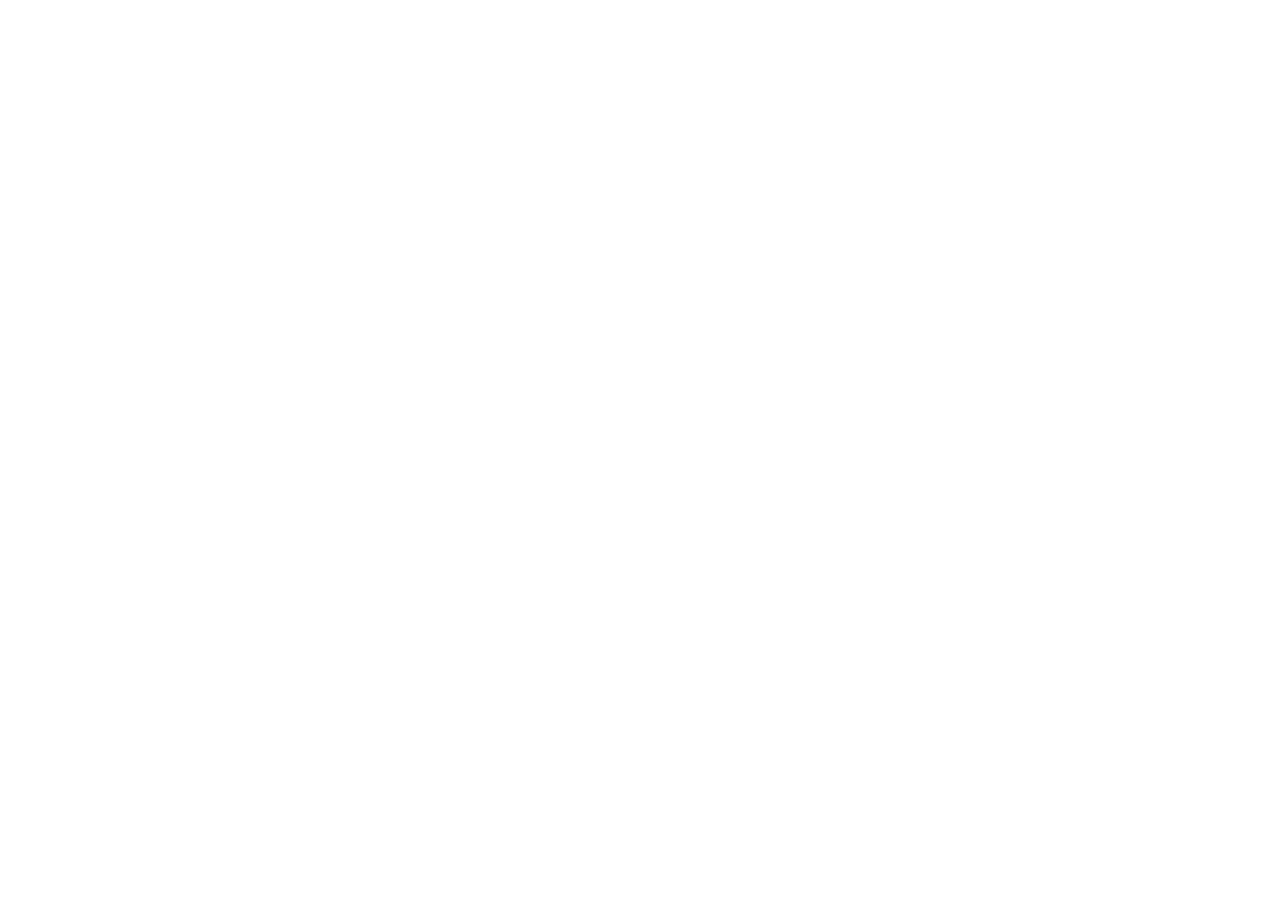
==== src/artist.html @ 5e104825 "." ====
<!DOCTYPE html>
<html lang="ru">
  <head>
    <meta charset="utf-8">
    <meta name="viewport" content="width=device-width, initial-scale=1">
    <title>layout-designer-project-lvl2 MrsDante</title>
    <link rel="stylesheet" href="styles/style.css">
  </head>
  <body>




  </body>
</html>
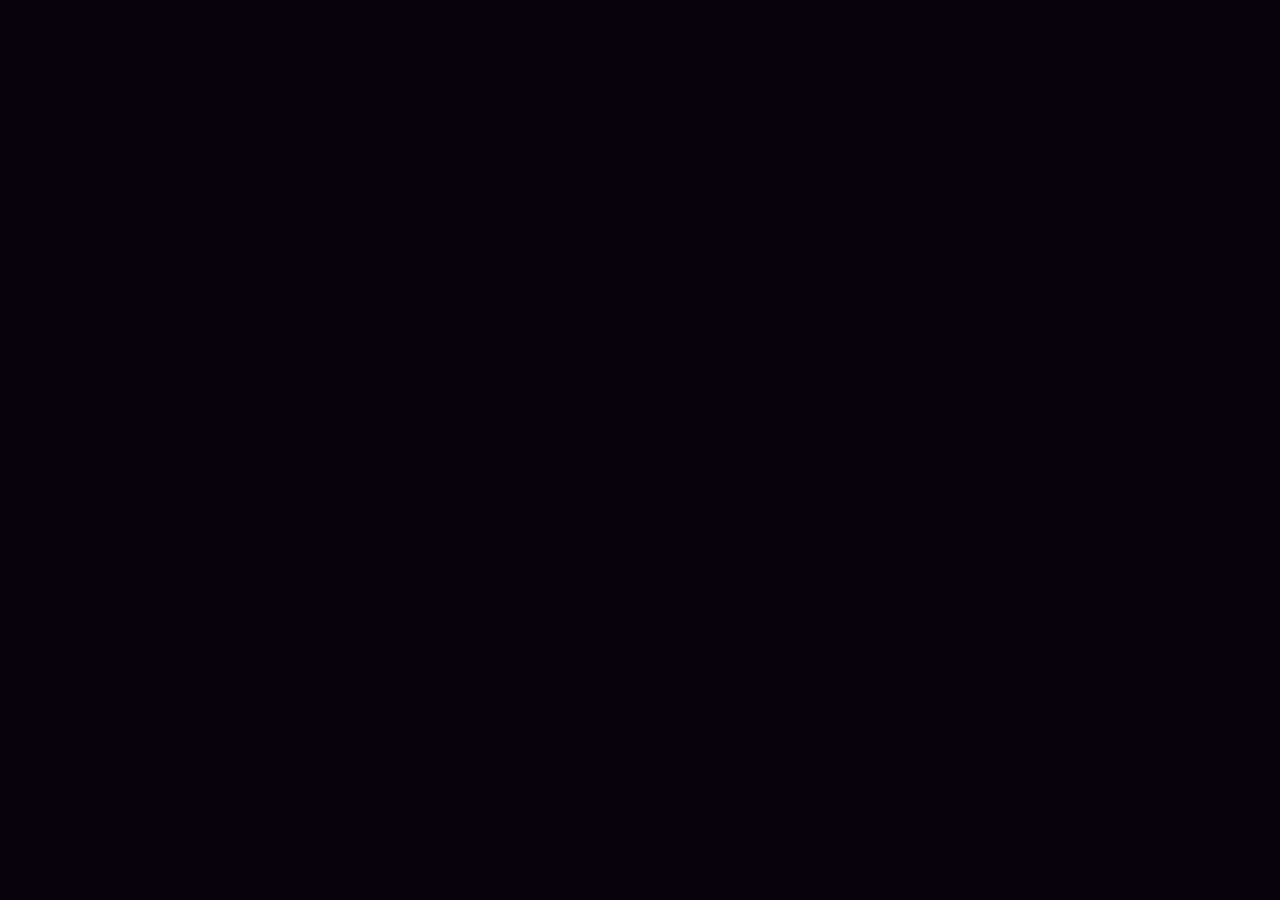
==== commit 3e9a7f49: "." ====
--- a/src/artist.html
+++ b/src/artist.html
@@ -4,7 +4,7 @@
     <meta charset="utf-8">
     <meta name="viewport" content="width=device-width, initial-scale=1">
     <title>layout-designer-project-lvl2 MrsDante</title>
-    <link rel="stylesheet" href="styles/style.css">
+    <link rel="stylesheet" href="css/styles.css">
   </head>
   <body>
 
--- a/src/css/styles.css
+++ b/src/css/styles.css
@@ -0,0 +1,59 @@
+@font-face {
+    font-weight: 400;
+    font-family: "Roboto";
+    src: url("../fonts/Roboto-Regular.ttf") format("truetype");
+  }
+
+  @font-face {
+    font-weight: 500;
+    font-family: "Roboto Medium";
+    src: url("../fonts/Roboto-Medium.ttf")  format("truetype");
+  }
+  
+  @font-face {
+    font-weight: 700;
+    font-family: "Roboto Bold";
+    src: url("../fonts/Roboto-Bold.ttf")  format("truetype");
+  }
+  
+  * {
+    box-sizing: border-box;
+  }
+
+body {
+    font-family: 'Roboto', sans-serif;
+    font-size: 18px;
+    line-height: 1.5;
+    color: #cacaca;
+    background-color: #08020d;
+}
+
+h1 {
+    font-size: 60px;
+    line-height: 90px;
+    font-weight: bold;
+    text-transform: uppercase;
+}
+
+h2 {
+    font-size: 38px;
+    line-height: 57px;
+    font-weight: bold;
+    text-transform: uppercase;
+}
+
+@media (max-width: 770px) {
+    h1 {
+        font-size: 30px;
+        line-height: 45px;
+        font-weight: bold;
+        text-transform: uppercase;
+    }
+
+    h2 {
+        font-size: 18px;
+        line-height: 27px;
+        font-weight: bold;
+        text-transform: uppercase;
+    }
+}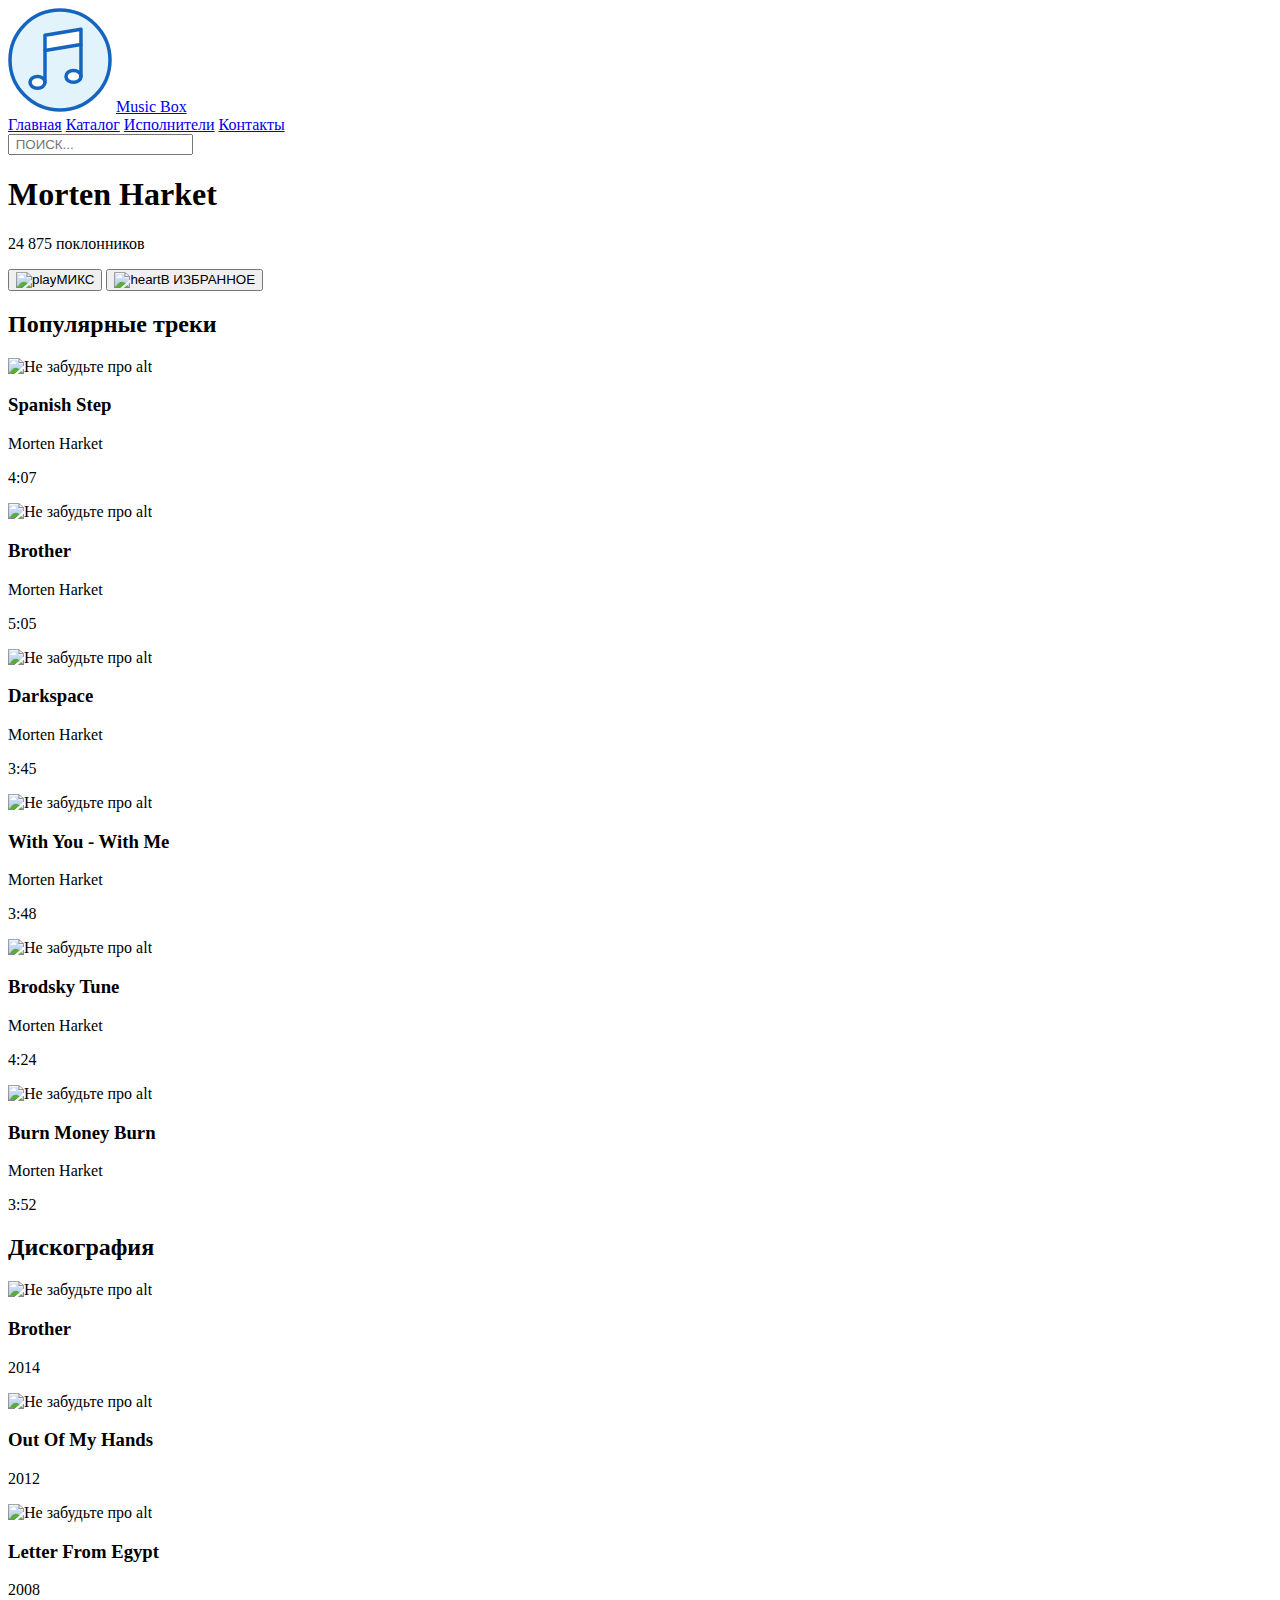
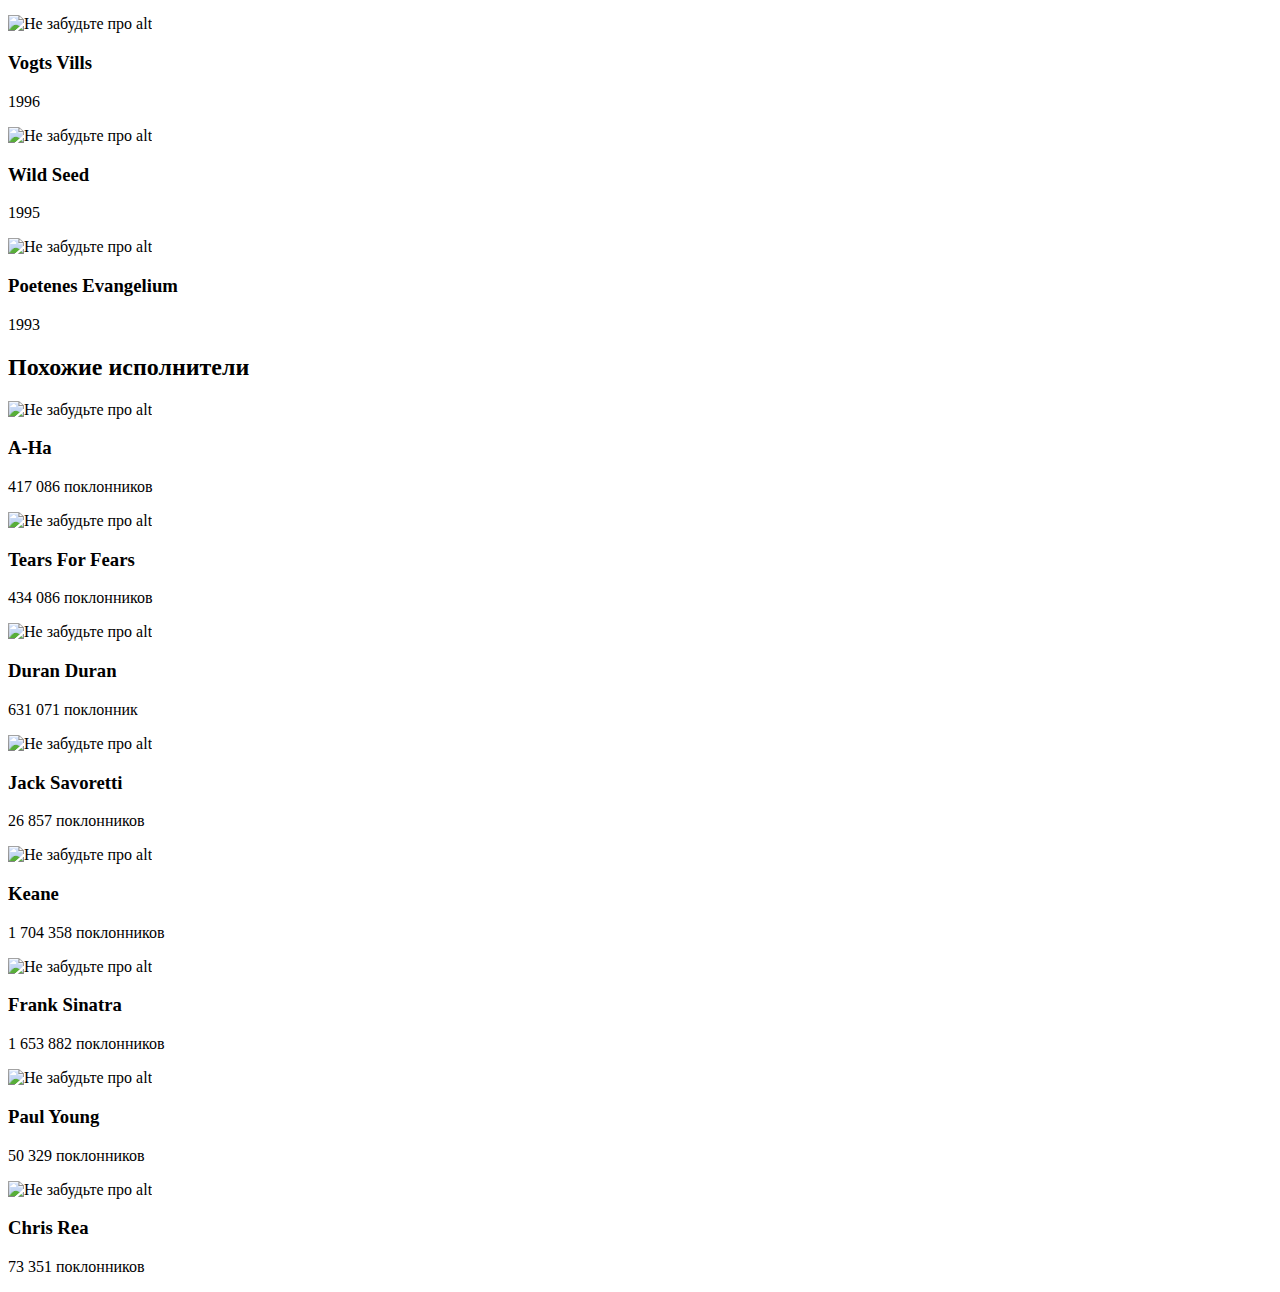
==== commit ee99e97c: "." ====
--- a/src/artist.html
+++ b/src/artist.html
@@ -9,6 +9,239 @@
   <body>
 
 
+    <header class="main-header" id="page-description">
+      
+      <nav class="header-navigation">
+
+        <div class="header-nav-left">
+         <img src="images/logo.svg" alt="maik" class="header-logo">
+         <a class="header-navigation-item white-color" href="#">Music Box</a>
+        </div>
+        <div class="header-nav-middle">
+         <a class="header-navigation-item white-color mobile-grey" href="#">Главная</a>
+         <a class="header-navigation-item" href="#">Каталог</a>
+         <a class="header-navigation-item mobile-white" href="#">Исполнители</a>
+         <a class="header-navigation-item" href="#">Контакты</a>
+        </div>
+        <div class="header-nav-right">
+         
+          <input type="text" placeholder=" ПОИСК..." class="navigation-search-form">
+        
+        </div>
+      
+        </nav>
+
+        <div class="header-main">
+          <h1 class="header-main-title white-color">Morten Harket</h1>
+          <p class="header-description white-color">24 875 поклонников</p>
+        
+          <div class="header-artist-buttons">
+          
+         <button class="btn header-button violet-btn" type="submit"><img alt="play">МИКС</button>
+         <button class="btn header-button orange-btn" type="submit"><img alt="heart">В ИЗБРАННОЕ</button>
+        </div>
+          
+        </div>
+
+    </header>
+
+
+  <section class="popular-tracks" id="page-popular-track">
+  <h2 class="popular-traks-title">Популярные треки</h2>
+
+  <div class="tracks-container"> <!--СДЕАЛТЬ ГРИДАМИ-->
+
+    <div class="popular-track"> <!--ТРЕКИ СДЕЛАТЬ ФЛЕКСОМ, ПОТОМ РАЗБИТЬ НА ДОП ФЛЕКСЫ-КОЛОНКИ-->
+      <img src="images.png" alt="Не забудьте про alt">
+      <div class="track-info">
+        <h3 class="tracker-title">Spanish Step</h3>
+        <p class="tracker-description">Morten Harket</p>
+      </div>
+      <p class="tracker-time">4:07</p>
+    </div>
+
+    <div class="popular-track">
+      <img src="images.png" alt="Не забудьте про alt">
+      <div class="track-info">
+        <h3 class="tracker-title">Brother</h3>
+        <p class="tracker-description">Morten Harket</p>
+      </div>
+      <p class="tracker-time">5:05</p>
+    </div>
+
+    <div class="popular-track">
+      <img src="images.png" alt="Не забудьте про alt">
+      <div class="track-info">
+        <h3 class="tracker-title">Darkspace</h3>
+        <p class="tracker-description">Morten Harket</p>
+      </div>
+      <p class="tracker-time">3:45</p>
+    </div>
+
+    <div class="popular-track">
+      <img src="images.png" alt="Не забудьте про alt">
+      <div class="track-info">
+        <h3 class="tracker-title">With You - With Me</h3>
+        <p class="tracker-description">Morten Harket</p>
+      </div>
+      <p class="tracker-time">3:48</p>
+    </div>
+
+    <div class="popular-track">
+      <img src="images.png" alt="Не забудьте про alt">
+      <div class="track-info">
+        <h3 class="tracker-title">Brodsky Tune</h3>
+        <p class="tracker-description">Morten Harket</p>
+      </div>
+      <p class="tracker-time">4:24</p>
+    </div>
+
+    <div class="popular-track">
+      <img src="images.png" alt="Не забудьте про alt">
+      <div class="track-info">
+        <h3 class="tracker-title">Burn Money Burn</h3>
+        <p class="tracker-description">Morten Harket</p>
+      </div>
+      <p class="tracker-time">3:52</p>
+    </div>
+  </div>
+  </section>
+
+
+  <section class="discography" id="">
+    <h2 class="discofr-title">Дискография</h2>
+     <div class="discography-container">
+
+      <div class="discography-item">
+        <img src="images.png" alt="Не забудьте про alt">
+        <div class="discography-info">
+          <h3 class="discogr-title">Brother</h3>
+          <p class="discogr-description">2014</p>
+        </div>
+      </div>
+
+      <div class="discography-item">
+        <img src="images.png" alt="Не забудьте про alt">
+        <div class="discography-info">
+          <h3 class="discogr-title">Out Of My Hands</h3>
+          <p class="discogr-description">2012</p>
+        </div>
+      </div>
+
+      <div class="discography-item">
+        <img src="images.png" alt="Не забудьте про alt">
+        <div class="discography-info">
+          <h3 class="discogr-title">Letter From Egypt</h3>
+          <p class="discogr-description">2008</p>
+        </div>
+      </div>
+
+      <div class="discography-item">
+        <img src="images.png" alt="Не забудьте про alt">
+        <div class="discography-info">
+          <h3 class="discogr-title">Vogts Vills</h3>
+          <p class="discogr-description">1996</p>
+        </div>
+      </div>
+
+      <div class="discography-item">
+        <img src="images.png" alt="Не забудьте про alt">
+        <div class="discography-info">
+          <h3 class="discogr-title">Wild Seed</h3>
+          <p class="discogr-description">1995</p>
+        </div>
+      </div>
+
+      <div class="discography-item">
+        <img src="images.png" alt="Не забудьте про alt">
+        <div class="discography-info">
+          <h3 class="discogr-title">Poetenes Evangelium</h3>
+          <p class="discogr-description">1993</p>
+        </div>
+      </div>
+    
+    
+    </div>
+  </section>
+
+  <section class="page-similar" id="page-similar">
+
+   <h2 class="page-similar-title">Похожие исполнители</h2>
+
+   <div class="page-similar-container">
+
+    <div class="similar-item">
+      <img src="images.png" alt="Не забудьте про alt">
+      <div class="similar-info">
+        <h3 class="similiar-header">A-Ha</h3>
+        <p class="similiar-description">417 086 поклонников</p>
+      </div>
+    </div>
+
+    <div class="similar-item">
+      <img src="images.png" alt="Не забудьте про alt">
+      <div class="similar-info">
+        <h3 class="similiar-header">Tears For Fears</h3>
+        <p class="similiar-description">434 086 поклонников</p>
+      </div>
+    </div>
+
+    <div class="similar-item">
+      <img src="images.png" alt="Не забудьте про alt">
+      <div class="similar-info">
+        <h3 class="similiar-header">Duran Duran</h3>
+        <p class="similiar-description">631 071 поклонник</p>
+      </div>
+    </div>
+
+    <div class="similar-item">
+      <img src="images.png" alt="Не забудьте про alt">
+      <div class="similar-info">
+        <h3 class="similiar-header">Jack Savoretti</h3>
+        <p class="similiar-description">26 857 поклонников</p>
+      </div>
+    </div>
+
+    <div class="similar-item">
+      <img src="images.png" alt="Не забудьте про alt">
+      <div class="similar-info">
+        <h3 class="similiar-header">Keane</h3>
+        <p class="similiar-description">1 704 358 поклонников</p>
+      </div>
+    </div>
+
+    <div class="similar-item">
+      <img src="images.png" alt="Не забудьте про alt">
+      <div class="similar-info">
+        <h3 class="similiar-header">Frank Sinatra</h3>
+        <p class="similiar-description">1 653 882 поклонников</p>
+      </div>
+    </div>
+
+    <div class="similar-item">
+      <img src="images.png" alt="Не забудьте про alt">
+      <div class="similar-info">
+        <h3 class="similiar-header">Paul Young</h3>
+        <p class="similiar-description">50 329 поклонников</p>
+      </div>
+    </div>
+
+    <div class="similar-item">
+      <img src="images.png" alt="Не забудьте про alt">
+      <div class="similar-info">
+        <h3 class="similiar-header">Chris Rea</h3>
+        <p class="similiar-description">73 351 поклонников</p>
+      </div>
+    </div>
+
+
+   </div>
+
+
+
+
+  </section>
+
 
 
   </body>
--- a/src/css/styles.css
+++ b/src/css/styles.css
@@ -1,4 +1,4 @@
-@font-face {
+/*@font-face {
     font-weight: 400;
     font-family: "Roboto";
     src: url("../fonts/Roboto-Regular.ttf") format("truetype");
@@ -25,7 +25,7 @@
     font-size: 18px;
     line-height: 1.5;
     color: #cacaca;
-    background-color: #08020d;
+    background-color: #08020D;
 }
 
 h1 {
@@ -56,4 +56,4 @@
         font-weight: bold;
         text-transform: uppercase;
     }
-}+}*/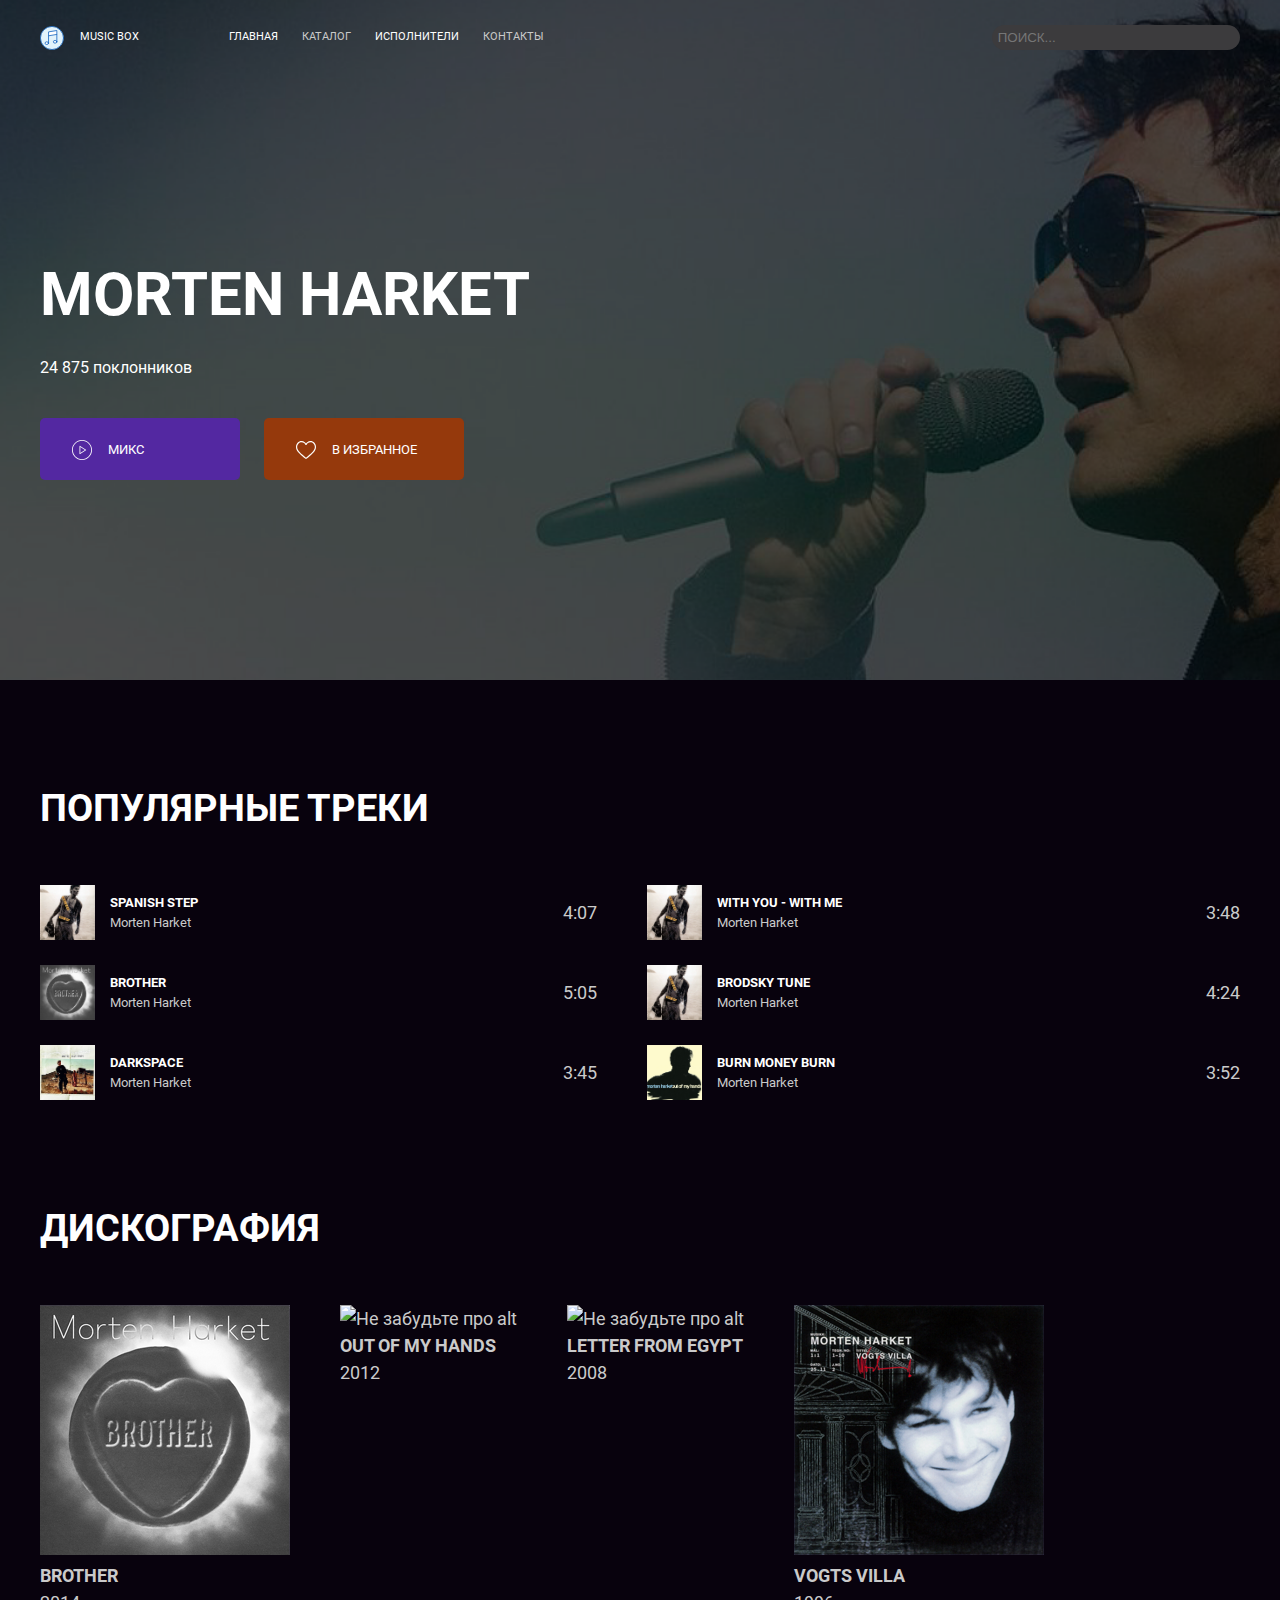
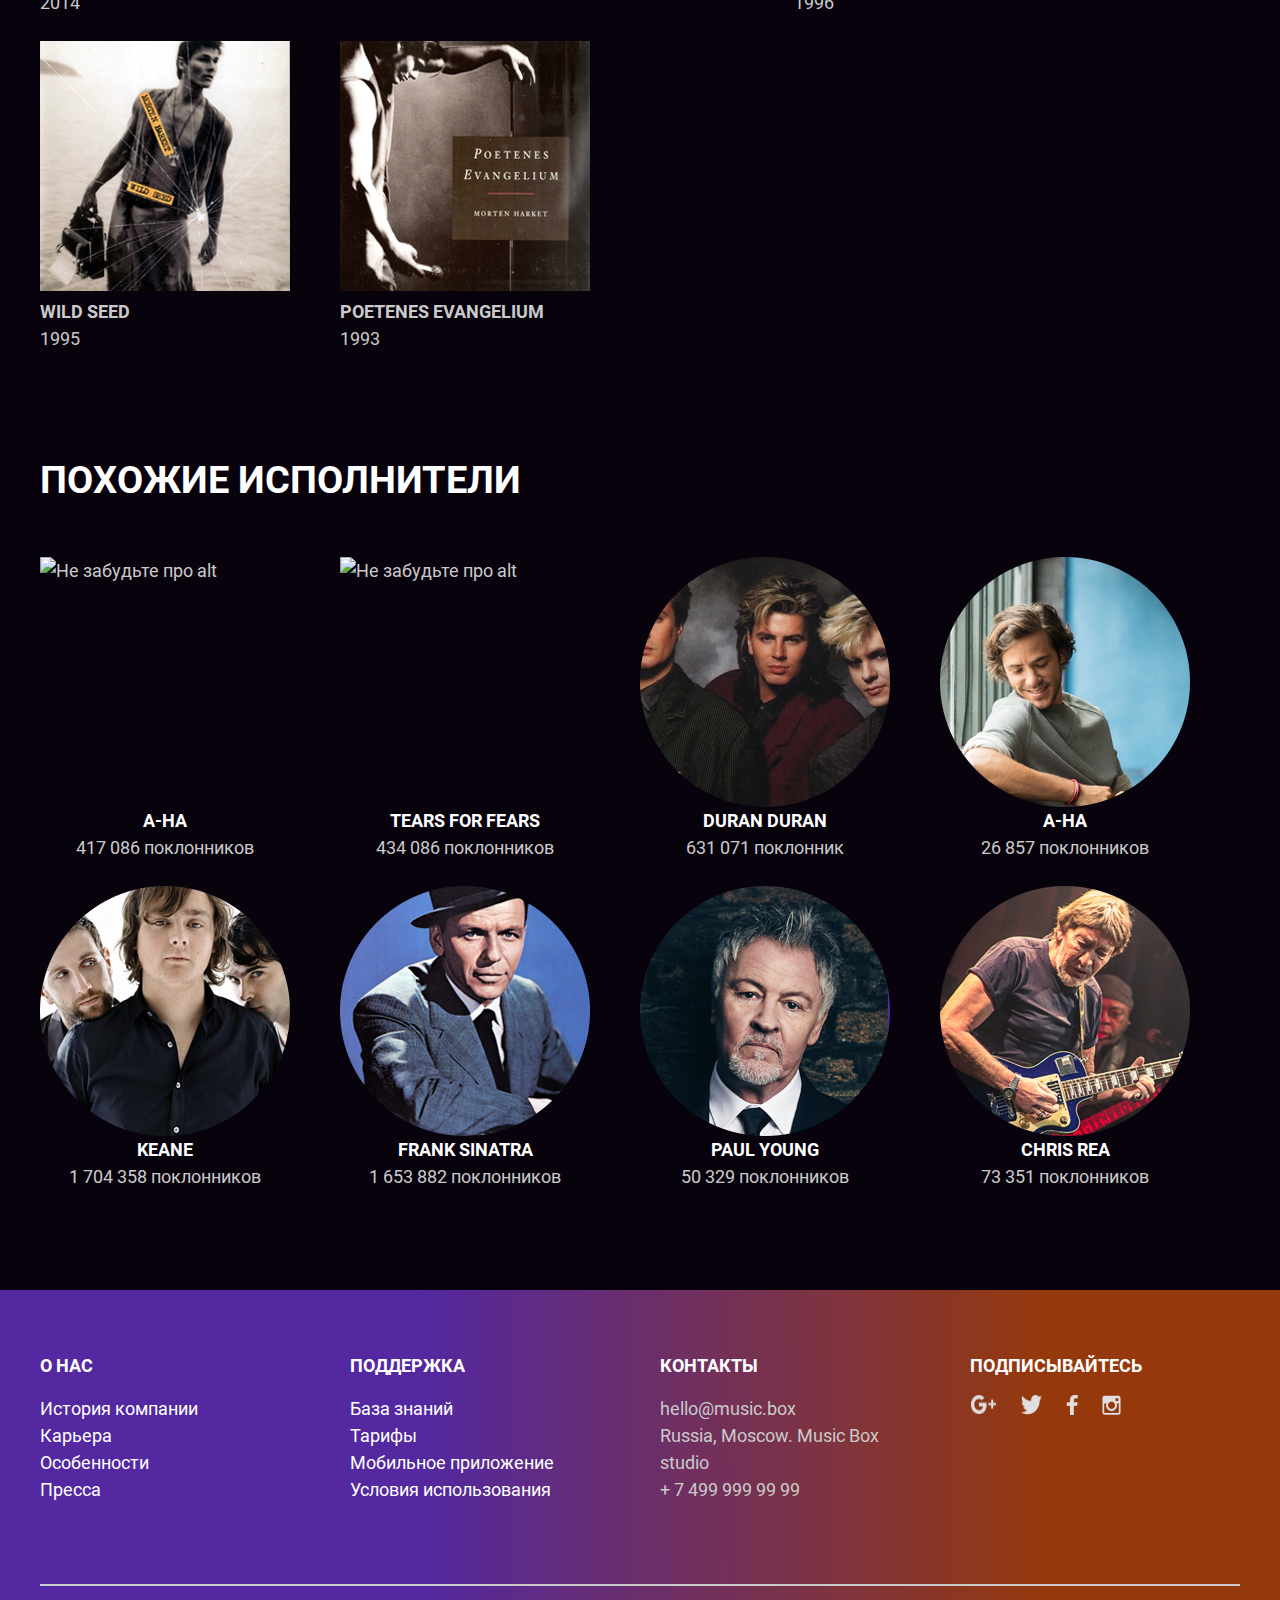
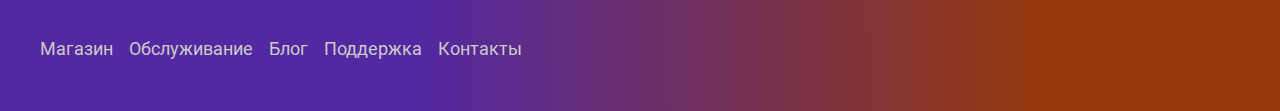
==== commit eb318795: "." ====
--- a/src/artist.html
+++ b/src/artist.html
@@ -1,248 +1,288 @@
 <!DOCTYPE html>
-<html lang="ru">
-  <head>
-    <meta charset="utf-8">
-    <meta name="viewport" content="width=device-width, initial-scale=1">
-    <title>layout-designer-project-lvl2 MrsDante</title>
-    <link rel="stylesheet" href="css/styles.css">
-  </head>
-  <body>
-
-
-    <header class="main-header" id="page-description">
-      
-      <nav class="header-navigation">
-
-        <div class="header-nav-left">
-         <img src="images/logo.svg" alt="maik" class="header-logo">
-         <a class="header-navigation-item white-color" href="#">Music Box</a>
-        </div>
-        <div class="header-nav-middle">
-         <a class="header-navigation-item white-color mobile-grey" href="#">Главная</a>
-         <a class="header-navigation-item" href="#">Каталог</a>
-         <a class="header-navigation-item mobile-white" href="#">Исполнители</a>
-         <a class="header-navigation-item" href="#">Контакты</a>
-        </div>
-        <div class="header-nav-right">
-         
-          <input type="text" placeholder=" ПОИСК..." class="navigation-search-form">
-        
-        </div>
-      
-        </nav>
-
-        <div class="header-main">
-          <h1 class="header-main-title white-color">Morten Harket</h1>
-          <p class="header-description white-color">24 875 поклонников</p>
-        
-          <div class="header-artist-buttons">
-          
-         <button class="btn header-button violet-btn" type="submit"><img alt="play">МИКС</button>
-         <button class="btn header-button orange-btn" type="submit"><img alt="heart">В ИЗБРАННОЕ</button>
-        </div>
-          
-        </div>
-
-    </header>
-
-
-  <section class="popular-tracks" id="page-popular-track">
-  <h2 class="popular-traks-title">Популярные треки</h2>
-
-  <div class="tracks-container"> <!--СДЕАЛТЬ ГРИДАМИ-->
-
-    <div class="popular-track"> <!--ТРЕКИ СДЕЛАТЬ ФЛЕКСОМ, ПОТОМ РАЗБИТЬ НА ДОП ФЛЕКСЫ-КОЛОНКИ-->
-      <img src="images.png" alt="Не забудьте про alt">
-      <div class="track-info">
-        <h3 class="tracker-title">Spanish Step</h3>
-        <p class="tracker-description">Morten Harket</p>
-      </div>
-      <p class="tracker-time">4:07</p>
-    </div>
-
-    <div class="popular-track">
-      <img src="images.png" alt="Не забудьте про alt">
-      <div class="track-info">
-        <h3 class="tracker-title">Brother</h3>
-        <p class="tracker-description">Morten Harket</p>
-      </div>
-      <p class="tracker-time">5:05</p>
-    </div>
-
-    <div class="popular-track">
-      <img src="images.png" alt="Не забудьте про alt">
-      <div class="track-info">
-        <h3 class="tracker-title">Darkspace</h3>
-        <p class="tracker-description">Morten Harket</p>
-      </div>
-      <p class="tracker-time">3:45</p>
-    </div>
-
-    <div class="popular-track">
-      <img src="images.png" alt="Не забудьте про alt">
-      <div class="track-info">
-        <h3 class="tracker-title">With You - With Me</h3>
-        <p class="tracker-description">Morten Harket</p>
-      </div>
-      <p class="tracker-time">3:48</p>
-    </div>
-
-    <div class="popular-track">
-      <img src="images.png" alt="Не забудьте про alt">
-      <div class="track-info">
-        <h3 class="tracker-title">Brodsky Tune</h3>
-        <p class="tracker-description">Morten Harket</p>
-      </div>
-      <p class="tracker-time">4:24</p>
-    </div>
-
-    <div class="popular-track">
-      <img src="images.png" alt="Не забудьте про alt">
-      <div class="track-info">
-        <h3 class="tracker-title">Burn Money Burn</h3>
-        <p class="tracker-description">Morten Harket</p>
-      </div>
-      <p class="tracker-time">3:52</p>
-    </div>
-  </div>
-  </section>
-
-
-  <section class="discography" id="">
-    <h2 class="discofr-title">Дискография</h2>
-     <div class="discography-container">
-
-      <div class="discography-item">
-        <img src="images.png" alt="Не забудьте про alt">
-        <div class="discography-info">
-          <h3 class="discogr-title">Brother</h3>
-          <p class="discogr-description">2014</p>
-        </div>
-      </div>
-
-      <div class="discography-item">
-        <img src="images.png" alt="Не забудьте про alt">
-        <div class="discography-info">
-          <h3 class="discogr-title">Out Of My Hands</h3>
-          <p class="discogr-description">2012</p>
-        </div>
-      </div>
-
-      <div class="discography-item">
-        <img src="images.png" alt="Не забудьте про alt">
-        <div class="discography-info">
-          <h3 class="discogr-title">Letter From Egypt</h3>
-          <p class="discogr-description">2008</p>
-        </div>
-      </div>
-
-      <div class="discography-item">
-        <img src="images.png" alt="Не забудьте про alt">
-        <div class="discography-info">
-          <h3 class="discogr-title">Vogts Vills</h3>
-          <p class="discogr-description">1996</p>
-        </div>
-      </div>
-
-      <div class="discography-item">
-        <img src="images.png" alt="Не забудьте про alt">
-        <div class="discography-info">
-          <h3 class="discogr-title">Wild Seed</h3>
-          <p class="discogr-description">1995</p>
-        </div>
-      </div>
-
-      <div class="discography-item">
-        <img src="images.png" alt="Не забудьте про alt">
-        <div class="discography-info">
-          <h3 class="discogr-title">Poetenes Evangelium</h3>
-          <p class="discogr-description">1993</p>
-        </div>
-      </div>
-    
-    
-    </div>
-  </section>
-
-  <section class="page-similar" id="page-similar">
-
-   <h2 class="page-similar-title">Похожие исполнители</h2>
-
-   <div class="page-similar-container">
-
-    <div class="similar-item">
-      <img src="images.png" alt="Не забудьте про alt">
-      <div class="similar-info">
-        <h3 class="similiar-header">A-Ha</h3>
-        <p class="similiar-description">417 086 поклонников</p>
-      </div>
-    </div>
-
-    <div class="similar-item">
-      <img src="images.png" alt="Не забудьте про alt">
-      <div class="similar-info">
-        <h3 class="similiar-header">Tears For Fears</h3>
-        <p class="similiar-description">434 086 поклонников</p>
-      </div>
-    </div>
-
-    <div class="similar-item">
-      <img src="images.png" alt="Не забудьте про alt">
-      <div class="similar-info">
-        <h3 class="similiar-header">Duran Duran</h3>
-        <p class="similiar-description">631 071 поклонник</p>
-      </div>
-    </div>
-
-    <div class="similar-item">
-      <img src="images.png" alt="Не забудьте про alt">
-      <div class="similar-info">
-        <h3 class="similiar-header">Jack Savoretti</h3>
-        <p class="similiar-description">26 857 поклонников</p>
-      </div>
-    </div>
-
-    <div class="similar-item">
-      <img src="images.png" alt="Не забудьте про alt">
-      <div class="similar-info">
-        <h3 class="similiar-header">Keane</h3>
-        <p class="similiar-description">1 704 358 поклонников</p>
-      </div>
-    </div>
-
-    <div class="similar-item">
-      <img src="images.png" alt="Не забудьте про alt">
-      <div class="similar-info">
-        <h3 class="similiar-header">Frank Sinatra</h3>
-        <p class="similiar-description">1 653 882 поклонников</p>
-      </div>
-    </div>
-
-    <div class="similar-item">
-      <img src="images.png" alt="Не забудьте про alt">
-      <div class="similar-info">
-        <h3 class="similiar-header">Paul Young</h3>
-        <p class="similiar-description">50 329 поклонников</p>
-      </div>
-    </div>
-
-    <div class="similar-item">
-      <img src="images.png" alt="Не забудьте про alt">
-      <div class="similar-info">
-        <h3 class="similiar-header">Chris Rea</h3>
-        <p class="similiar-description">73 351 поклонников</p>
-      </div>
-    </div>
-
-
-   </div>
-
-
-
-
-  </section>
-
-
-
-  </body>
+<html lang="en">
+<head>
+    <meta charset="UTF-8">
+    <link rel="stylesheet" href="./css/app.css">
+    <title>Aresla/layout-designer-project-lvl2</title>
+</head>
+<body>
+      <div id="page-description" class="main-container artist-background">
+          <div class="content-wrapper align-left">
+              <header>
+                  <div class="header-left">
+                      <div class="sign-plus-music-box">
+                          <img alt="musical sign" src="images/logo.svg" class="musical-sign">
+                          <div class="music-box">MUSIC BOX</div>
+                      </div>
+                      <div class="header-navigation">
+                          <div class="bright-text-color">ГЛАВНАЯ</div>
+                          <div>КАТАЛОГ</div>
+                          <div class="bright-text-color">ИСПОЛНИТЕЛИ</div>
+                          <div>КОНТАКТЫ</div>
+                      </div>
+                  </div>
+                  <input type="text" placeholder=" ПОИСК..." class="search-form">
+              </header>
+              <div class="artist-description">
+                  <div class="artist-description-content">
+                      <h1 class="artist-name">Morten Harket</h1>
+                      <p>24 875 поклонников</p>
+                      <div class="artist-buttons">
+                          <button type="submit" class="btn purple-background">
+                              <a href="#">
+                                  <div class="btn-content">
+                                      <img alt="play sign" src="images/play-button.svg" class="sign">
+                                      <span>МИКС</span>
+                                  </div>
+                              </a>
+                          </button>
+                          <button type="submit" class="btn red-background">
+                              <a href="#">
+                                  <div class="btn-content">
+                                      <img alt="heart sign" src="images/heart.svg" class="sign">
+                                      <span>В ИЗБРАННОЕ</span>
+                                  </div>
+                              </a>
+                          </button>
+                      </div>
+                  </div>
+              </div>
+          </div>
+      </div>
+      <div id="page-popular-track">
+          <div class="content-wrapper align-stretch">
+              <h2 class="bright-text-color popular-track-header">Популярные треки</h2>
+              <div class="tracks-list">
+
+                <div class="tracks-on-left">
+                  <div class="popular-track">
+                      
+                          <img src="images/Wild Seed.png" alt="Не забудьте про alt" class="popular-track-img" width="55px" height="55px">
+                          <div class="track-info">
+                            <h3 class="popular-track-title">Spanish Step</h3>
+                            <p class="popular-track-descr">Morten Harket</p>
+                          </div>
+                      
+                      <div class="track-duration">4:07</div>
+                  </div>
+
+                  <div class="popular-track">
+                      
+                          <img src="images/Brother.png" alt="Не забудьте про alt" class="popular-track-img" width="55px" height="55px">
+                          <div class="track-info">
+                            <h3 class="popular-track-title">Brother</h3>
+                            <p class="popular-track-descr">Morten Harket</p>
+                          </div>
+                      
+                      <div class="track-duration">5:05</div>
+                  </div>
+
+                  <div class="popular-track margin-none">
+                      
+                          <img src="images/Letter from Egypt.png" alt="Не забудьте про alt" class="popular-track-img" width="55px" height="55px">
+                          <div class="track-info">
+                            <h3 class="popular-track-title">Darkspace</h3>
+                            <p class="popular-track-descr">Morten Harket</p>
+                          </div>
+                      
+                      <div class="track-duration">3:45</div>
+                  </div>
+                  </div>
+
+                  <div class="track-on-right">
+
+                  <div class="popular-track">
+                      
+                          <img src="images/Wild Seed.png" alt="Не забудьте про alt" class="popular-track-img" width="55px" height="55px">
+                          <div class="track-info">
+                            <h3 class="popular-track-title">With You - With Me</h3>
+                            <p class="popular-track-descr">Morten Harket</p>
+                          </div>
+                      
+                      <div class="track-duration">3:48</div>
+                  </div>
+                  <div class="popular-track">
+                     
+                          <img src="images/Wild Seed.png" alt="Не забудьте про alt" class="popular-track-img" width="55px" height="55px">
+                          <div class="track-info">
+                            <h3 class="popular-track-title">Brodsky Tune</h3>
+                            <p class="popular-track-descr">Morten Harket</p>
+                          </div>
+                      
+                      <div class="track-duration">4:24</div>
+                  </div>
+                  <div class="popular-track margin-none">
+                      
+                          <img src="images/Out of My Hands.png" alt="Не забудьте про alt" class="popular-track-img" width="55px" height="55px">
+                          <div class="track-info">
+                            <h3 class="popular-track-title">Burn Money Burn</h3>
+                            <p class="popular-track-descr">Morten Harket</p>
+                          </div>
+                      
+                      <div class="track-duration">3:52</div>
+                  </div>
+                  </div>
+              </div>
+          </div>
+      </div>
+
+      <div id="page-discography">
+          <div class="content-wrapper">
+              <h2 class="align-start bright-text-color">Дискография</h2>
+              <div class="discography-list">
+
+                  <div class="discography-item">
+                      <img src="images/Brother.png" alt="Не забудьте про alt">
+                      <div class="discography-info">
+                          <h3>Brother</h3>
+                          <div>2014</div>
+                      </div>
+                  </div>
+                  <div class="discography-item">
+                      <img src="images/Out Of My Hands.png" alt="Не забудьте про alt">
+                      <div class="discography-info">
+                          <h3>Out Of My Hands</h3>
+                          <div>2012</div>
+                      </div>
+                  </div>
+                  <div class="discography-item">
+                      <img src="images/Letter From Egypt.png" alt="Не забудьте про alt">
+                      <div class="discography-info">
+                          <h3>Letter From Egypt</h3>
+                          <div>2008</div>
+                      </div>
+                  </div>
+                  <div class="discography-item">
+                      <img src="images/Vogts Villa.png" alt="Не забудьте про alt">
+                      <div class="discography-info">
+                          <h3>Vogts Villa</h3>
+                          <div>1996</div>
+                      </div>
+                  </div>
+                  <div class="discography-item">
+                      <img src="images/Wild Seed.png" alt="Не забудьте про alt">
+                      <div class="discography-info">
+                          <h3>Wild Seed</h3>
+                          <div>1995</div>
+                      </div>
+                  </div>
+                  <div class="discography-item">
+                      <img src="images/Poetenes Evangelium.png" alt="Не забудьте про alt">
+                      <div class="discography-info">
+                          <h3>Poetenes Evangelium</h3>
+                          <div>1993</div>
+                      </div>
+                  </div>
+              </div>
+          </div>
+      </div>
+
+      <div id="page-similar">
+          <div class="content-wrapper">
+              <h2 class="align-start bright-text-color margin-left-title">Похожие исполнители</h2>
+              <div class="similar-list">
+
+                  <div class="similar-item">
+                      <img src="images/A-Ha.png" alt="Не забудьте про alt">
+                      <div class="similar-info">
+                          <h3 class="similiar-title bright-text-color">A-Ha</h3>
+                          <div>417 086 поклонников</div>
+                      </div>
+                  </div>
+                  <div class="similar-item">
+                      <img src="images/Tears For Fears.png" alt="Не забудьте про alt">
+                      <div class="similar-info">
+                          <h3 class="similiar-title bright-text-color">Tears For Fears</h3>
+                          <div>434 086 поклонников</div>
+                      </div>
+                  </div>
+                  <div class="similar-item">
+                      <img src="images/Duran Duran.png" alt="Не забудьте про alt">
+                      <div class="similar-info">
+                          <h3 class="similiar-title bright-text-color">Duran Duran</h3>
+                          <div>631 071 поклонник</div>
+                      </div>
+                  </div>
+                  <div class="similar-item">
+                      <img src="images/Jack Savoretti.png" alt="Не забудьте про alt">
+                      <div class="similar-info">
+                          <h3 class="similiar-title bright-text-color">A-Ha</h3>
+                          <div>26 857 поклонников</div>
+                      </div>
+                  </div>
+                  <div class="similar-item">
+                      <img src="images/Keane.png" alt="Не забудьте про alt">
+                      <div class="similar-info">
+                          <h3 class="similiar-title bright-text-color">Keane</h3>
+                          <div>1 704 358 поклонников</div>
+                      </div>
+                  </div>
+                  <div class="similar-item">
+                      <img src="images/Frank Sinatra.png" alt="Не забудьте про alt">
+                      <div class="similar-info">
+                          <h3 class="similiar-title bright-text-color">Frank Sinatra</h3>
+                          <div>1 653 882 поклонников</div>
+                      </div>
+                  </div>
+                  <div class="similar-item">
+                      <img src="images/Paul Young.png" alt="Не забудьте про alt">
+                      <div class="similar-info">
+                          <h3 class="similiar-title bright-text-color">Paul Young</h3>
+                          <div>50 329 поклонников</div>
+                      </div>
+                  </div>
+                  <div class="similar-item">
+                      <img src="images/Chris Rea.png" alt="Не забудьте про alt">
+                      <div class="similar-info">
+                          <h3 class="similiar-title bright-text-color">Chris Rea</h3>
+                          <div>73 351 поклонников</div>
+                      </div>
+                  </div>
+              </div>
+          </div>
+      </div>
+      <footer class="bg-gradient">
+          <div class="content-wrapper">
+              <div class="footer-top-part">
+                  <div>
+                      <h2 class="footer-topic">О нас</h2>
+                      <div><a href="#">История компании</a></div>
+                      <div><a href="#">Карьера</a></div>
+                      <div><a href="#">Особенности</a></div>
+                      <div><a href="#">Пресса</a></div>
+                  </div>
+                  <div>
+                      <h2 class="footer-topic">Поддержка</h2>
+                      <a href="#">База знаний</a><br>
+                      <a href="#">Тарифы</a><br>
+                      <a href="#">Мобильное приложение</a><br>
+                      <a href="#">Условия использования</a>
+                  </div>
+                  <div>
+                      <h2 class="footer-topic">Контакты</h2>
+                      <div>hello@music.box</div>
+                      <div>Russia, Moscow. Music Box studio</div>
+                      <div>+ 7 499 999 99 99</div>
+                  </div>
+                  <div>
+                      <h2 class="footer-topic">Подписывайтесь</h2>
+                      <div class="media">
+                          <img src="images/Google+.png" alt="знак Гугл+">
+                          <img src="images/Twitter.png" alt="знак Твиттер">
+                          <img src="images/Facebook.png" alt="знак Фейсбук">
+                          <img src="images/Instagram.png" alt="знак Инстаграма">
+                      </div>
+                  </div>
+              </div>
+              <hr class="line">
+              <div class="footer-down-part">
+                  <span>Магазин</span>
+                  <span>Обслуживание</span>
+                  <span>Блог</span>
+                  <span>Поддержка</span>
+                  <span>Контакты</span>
+              </div>
+          </div>
+      </footer>
+</body>
 </html>--- a/src/css/app.css
+++ b/src/css/app.css
@@ -0,0 +1,1303 @@
+@font-face {
+  font-weight: 400;
+  font-family: "Roboto";
+  src: url("../fonts/Roboto-Regular.ttf") format("truetype");
+}
+
+@font-face {
+  font-weight: 500;
+  font-family: "Roboto";
+  src: url("../fonts/Roboto-Medium.ttf") format("truetype");
+}
+
+@font-face {
+  font-weight: 700;
+  font-family: "Roboto";
+  src: url("../fonts/Roboto-Bold.ttf") format("truetype");
+}
+
+body {
+  font: 18px/1.5 Roboto, sans-serif;
+  background-color: #08020d;
+  color: #cacaca;
+  margin: 0;
+}
+
+h1 {
+  font-size: 60px;
+  line-height: 90px;
+  font-weight: bold;
+  text-transform: uppercase;
+  margin-block: 0;
+}
+
+h2 {
+  font-size: 38px;
+  line-height: 57px;
+  font-weight: bold;
+  text-transform: uppercase;
+  margin: 0;
+}
+
+.btn {
+  padding: 20px 30px;
+  border-radius: 5px;
+  text-transform: uppercase;
+  border-color: transparent;
+}
+
+.bright-text-color {
+  color: #FFFFFF;
+}
+
+@media (max-width: 770px) {
+  h1 {
+    font-size: 30px;
+    line-height: 45px;
+    font-weight: bold;
+    text-transform: uppercase;
+  }
+  h2 {
+    font-size: 18px;
+    line-height: 27px;
+    font-weight: bold;
+    text-transform: uppercase;
+  }
+}
+
+header {
+  position: absolute;
+  top: 25px;
+  display: -webkit-box;
+  display: -ms-flexbox;
+  display: flex;
+  -webkit-box-orient: horizontal;
+  -webkit-box-direction: normal;
+      -ms-flex-direction: row;
+          flex-direction: row;
+  -webkit-box-align: center;
+      -ms-flex-align: center;
+          align-items: center;
+  -webkit-box-pack: justify;
+      -ms-flex-pack: justify;
+          justify-content: space-between;
+  width: 100%;
+  max-width: 1200px;
+}
+
+.sign-plus-music-box {
+  display: -webkit-box;
+  display: -ms-flexbox;
+  display: flex;
+  -webkit-box-orient: horizontal;
+  -webkit-box-direction: normal;
+      -ms-flex-direction: row;
+          flex-direction: row;
+  -webkit-box-align: center;
+      -ms-flex-align: center;
+          align-items: center;
+}
+
+.musical-sign {
+  margin-left: 0;
+  width: 24px;
+  height: 24px;
+}
+
+.music-box {
+  font: 11px/16.5px Roboto, serif;
+  margin-left: 16px;
+}
+
+.header-navigation {
+  display: -webkit-box;
+  display: -ms-flexbox;
+  display: flex;
+  -webkit-box-orient: horizontal;
+  -webkit-box-direction: normal;
+      -ms-flex-direction: row;
+          flex-direction: row;
+  -webkit-box-align: center;
+      -ms-flex-align: center;
+          align-items: center;
+  gap: 24px;
+  margin-left: 90px;
+  color: #CACACA;
+  font: 11px/16.5px Roboto, serif;
+}
+
+.bright-color {
+  color: #FFFFFF;
+}
+
+.search-form {
+  width: 248px;
+  height: 25px;
+  padding: 0;
+  margin-right: 0;
+  border-radius: 50px;
+  background-color: #3C3B3D;
+  -webkit-box-sizing: border-box;
+          box-sizing: border-box;
+  border-color: transparent;
+}
+
+.header-left {
+  display: -webkit-box;
+  display: -ms-flexbox;
+  display: flex;
+  -webkit-box-orient: horizontal;
+  -webkit-box-direction: normal;
+      -ms-flex-direction: row;
+          flex-direction: row;
+  -webkit-box-align: center;
+      -ms-flex-align: center;
+          align-items: center;
+}
+
+@media (max-width: 770px) {
+  header {
+    position: absolute;
+    display: -webkit-box;
+    display: -ms-flexbox;
+    display: flex;
+    -webkit-box-orient: vertical;
+    -webkit-box-direction: normal;
+        -ms-flex-direction: column;
+            flex-direction: column;
+    -webkit-box-align: start;
+        -ms-flex-align: start;
+            align-items: flex-start;
+    top: 25px;
+    left: 20px;
+    right: 20px;
+    width: calc(100% - 40px);
+  }
+  .header-left {
+    display: -webkit-box;
+    display: -ms-flexbox;
+    display: flex;
+    -webkit-box-orient: vertical;
+    -webkit-box-direction: normal;
+        -ms-flex-direction: column;
+            flex-direction: column;
+    justify-items: flex-start;
+    -webkit-box-align: initial;
+        -ms-flex-align: initial;
+            align-items: initial;
+  }
+  .flex-container {
+    display: -webkit-box;
+    display: -ms-flexbox;
+    display: flex;
+    -webkit-box-orient: vertical;
+    -webkit-box-direction: normal;
+        -ms-flex-direction: column;
+            flex-direction: column;
+    justify-items: flex-start;
+  }
+  .header-navigation {
+    display: -webkit-box;
+    display: -ms-flexbox;
+    display: flex;
+    -webkit-box-orient: vertical;
+    -webkit-box-direction: normal;
+        -ms-flex-direction: column;
+            flex-direction: column;
+    -webkit-box-align: start;
+        -ms-flex-align: start;
+            align-items: flex-start;
+    margin: 17px 0 18px 0;
+    gap: 3px;
+  }
+  .search-form {
+    width: 100%;
+    height: 25px;
+    padding-right: 0;
+    border-radius: 50px;
+    background-color: #3C3B3D;
+    -webkit-box-sizing: border-box;
+            box-sizing: border-box;
+  }
+}
+
+.main-container {
+  max-width: 1440px;
+  position: relative;
+  justify-items: center;
+}
+
+.content-wrapper {
+  display: -webkit-box;
+  display: -ms-flexbox;
+  display: flex;
+  -webkit-box-orient: vertical;
+  -webkit-box-direction: normal;
+      -ms-flex-direction: column;
+          flex-direction: column;
+  -webkit-box-align: center;
+      -ms-flex-align: center;
+          align-items: center;
+  -ms-flex-line-pack: center;
+      align-content: center;
+  -webkit-box-pack: center;
+      -ms-flex-pack: center;
+          justify-content: center;
+  justify-items: center;
+  width: 100%;
+  max-width: 1200px;
+}
+
+.align-left {
+  -webkit-box-align: start;
+      -ms-flex-align: start;
+          align-items: flex-start;
+}
+
+.align-stretch {
+  -webkit-box-align: stretch;
+      -ms-flex-align: stretch;
+          align-items: stretch;
+}
+
+@media (max-width: 770px) {
+  .main-container {
+    max-width: 100%;
+    position: relative;
+  }
+  .content-wrapper {
+    display: -webkit-box;
+    display: -ms-flexbox;
+    display: flex;
+    -webkit-box-pack: center;
+        -ms-flex-pack: center;
+            justify-content: center;
+    max-width: 100%;
+    padding-right: 20px;
+    padding-left: 20px;
+    width: calc(100% - 40px);
+  }
+}
+
+.page-description-background {
+  width: 100%;
+  background-image: url("../images/banner.png");
+  background-position: center;
+  background-size: cover;
+}
+
+.artist-background {
+  width: 100%;
+  background-image: url("../images/Morten Harket.png");
+  background-position: center;
+  background-size: cover;
+}
+
+#page-description {
+  display: -webkit-box;
+  display: -ms-flexbox;
+  display: flex;
+  -webkit-box-orient: vertical;
+  -webkit-box-direction: normal;
+      -ms-flex-direction: column;
+          flex-direction: column;
+  -webkit-box-align: center;
+      -ms-flex-align: center;
+          align-items: center;
+  padding-top: 200px;
+  padding-bottom: 200px;
+  color: #FFFFFF;
+}
+
+.instruction {
+  display: -webkit-box;
+  display: -ms-flexbox;
+  display: flex;
+  -webkit-box-orient: horizontal;
+  -webkit-box-direction: normal;
+      -ms-flex-direction: row;
+          flex-direction: row;
+  -webkit-box-align: center;
+      -ms-flex-align: center;
+          align-items: center;
+  -webkit-box-pack: center;
+      -ms-flex-pack: center;
+          justify-content: center;
+  font: 16px/1.5 Roboto, serif;
+  margin-top: 31px;
+}
+
+.subscribe-section {
+  text-align: center;
+  width: 100%;
+}
+
+h2 {
+  margin-top: 0;
+}
+
+.page-description-forms {
+  display: -webkit-inline-box;
+  display: -ms-inline-flexbox;
+  display: inline-flex;
+  -webkit-box-orient: vertical;
+  -webkit-box-direction: normal;
+      -ms-flex-direction: column;
+          flex-direction: column;
+  margin-top: 17px;
+}
+
+.form {
+  display: -webkit-box;
+  display: -ms-flexbox;
+  display: flex;
+  -webkit-box-orient: vertical;
+  -webkit-box-direction: normal;
+      -ms-flex-direction: column;
+          flex-direction: column;
+  margin-bottom: 24px;
+}
+
+.form-inputs {
+  display: -webkit-inline-box;
+  display: -ms-inline-flexbox;
+  display: inline-flex;
+  -webkit-box-pack: center;
+      -ms-flex-pack: center;
+          justify-content: center;
+  gap: 24px;
+  margin-bottom: 1.5rem;
+  color: #FFFFFF;
+}
+
+form input {
+  min-width: 270px;
+  min-height: 50px;
+  padding-left: 20px;
+  border: 2px solid #CACACA;
+  border-radius: 3px;
+  -webkit-box-sizing: border-box;
+          box-sizing: border-box;
+  background-color: transparent;
+}
+
+form input::-webkit-input-placeholder {
+  color: #FFFFFF;
+}
+
+form input:-ms-input-placeholder {
+  color: #FFFFFF;
+}
+
+form input::-ms-input-placeholder {
+  color: #FFFFFF;
+}
+
+form input::placeholder {
+  color: #FFFFFF;
+}
+
+.bg-color {
+  background-color: #34C176;
+}
+
+.artist-description {
+  display: -webkit-box;
+  display: -ms-flexbox;
+  display: flex;
+  -webkit-box-orient: vertical;
+  -webkit-box-direction: normal;
+      -ms-flex-direction: column;
+          flex-direction: column;
+  justify-items: center;
+  -webkit-box-align: start;
+      -ms-flex-align: start;
+          align-items: flex-start;
+  margin-top: 50px;
+}
+
+.content-wrapper-artist {
+  display: -webkit-box;
+  display: -ms-flexbox;
+  display: flex;
+  -webkit-box-orient: vertical;
+  -webkit-box-direction: normal;
+      -ms-flex-direction: column;
+          flex-direction: column;
+  -webkit-box-align: center;
+      -ms-flex-align: center;
+          align-items: center;
+  -webkit-box-pack: start;
+      -ms-flex-pack: start;
+          justify-content: flex-start;
+  width: 100%;
+  max-width: 1200px;
+}
+
+.artist-name {
+  margin-bottom: 16px;
+}
+
+.artist-description-content p {
+  margin: 16px 0 38px;
+  font: 16px/1.5 Roboto, serif;
+}
+
+.artist-buttons {
+  display: -webkit-box;
+  display: -ms-flexbox;
+  display: flex;
+  -webkit-box-orient: horizontal;
+  -webkit-box-direction: normal;
+      -ms-flex-direction: row;
+          flex-direction: row;
+  gap: 1.5rem;
+  border-color: transparent;
+}
+
+.artist-buttons button {
+  height: 62px;
+  width: 200px;
+}
+
+.btn-content {
+  display: -webkit-box;
+  display: -ms-flexbox;
+  display: flex;
+  -webkit-box-orient: horizontal;
+  -webkit-box-direction: normal;
+      -ms-flex-direction: row;
+          flex-direction: row;
+  gap: 16px;
+  justify-items: flex-start;
+  -webkit-box-align: center;
+      -ms-flex-align: center;
+          align-items: center;
+  font: 12.8px/1.5 Roboto, serif;
+}
+
+.sign {
+  height: 20px;
+  -webkit-filter: invert(100%);
+          filter: invert(100%);
+}
+
+.red-background {
+  background-color: #95390C;
+}
+
+.purple-background {
+  background-color: #5328A1;
+}
+
+@media (max-width: 770px) {
+  .instruction {
+    display: -webkit-box;
+    display: -ms-flexbox;
+    display: flex;
+    -webkit-box-orient: vertical;
+    -webkit-box-direction: normal;
+        -ms-flex-direction: column;
+            flex-direction: column;
+    justify-items: center;
+    margin-top: 31px;
+  }
+  .page-description-forms {
+    display: -webkit-inline-box;
+    display: -ms-inline-flexbox;
+    display: inline-flex;
+    -webkit-box-orient: vertical;
+    -webkit-box-direction: normal;
+        -ms-flex-direction: column;
+            flex-direction: column;
+    width: 100%;
+    margin-top: 17px;
+  }
+  .form-inputs {
+    display: -webkit-box;
+    display: -ms-flexbox;
+    display: flex;
+    -webkit-box-orient: vertical;
+    -webkit-box-direction: normal;
+        -ms-flex-direction: column;
+            flex-direction: column;
+    width: 100%;
+    gap: 24px;
+    margin-bottom: 1.5rem;
+    color: #FFFFFF;
+  }
+  form input {
+    -webkit-box-flex: 1;
+        -ms-flex: 1;
+            flex: 1;
+    height: 50px;
+    width: 100%;
+    padding-left: 20px;
+    border: 2px solid #CACACA;
+    border-radius: 3px;
+    -webkit-box-sizing: border-box;
+            box-sizing: border-box;
+    background-color: transparent;
+  }
+  .artist-buttons {
+    display: -webkit-box;
+    display: -ms-flexbox;
+    display: flex;
+    -webkit-box-orient: vertical;
+    -webkit-box-direction: normal;
+        -ms-flex-direction: column;
+            flex-direction: column;
+    -webkit-box-align: start;
+        -ms-flex-align: start;
+            align-items: flex-start;
+  }
+}
+
+#page-app {
+  display: -webkit-box;
+  display: -ms-flexbox;
+  display: flex;
+  -webkit-box-pack: center;
+      -ms-flex-pack: center;
+          justify-content: center;
+  padding-top: 100px;
+  margin-bottom: 100px;
+}
+
+.page-app-content {
+  display: -webkit-box;
+  display: -ms-flexbox;
+  display: flex;
+  -webkit-box-orient: horizontal;
+  -webkit-box-direction: normal;
+      -ms-flex-direction: row;
+          flex-direction: row;
+  -webkit-box-align: start;
+      -ms-flex-align: start;
+          align-items: start;
+  justify-items: center;
+  width: 100%;
+  gap: 144px;
+  margin-top: 48px;
+  margin-bottom: 16px;
+}
+
+.page-app-contents {
+  max-width: 600px;
+  padding-top: 16px;
+}
+
+.page-app-content-text {
+  font: 16px/1.5 Roboto, sans-serif;
+}
+
+.page-app-btn {
+  width: 131px;
+  height: 53px;
+  margin-top: 16px;
+  border-radius: 32px;
+  padding: 16px 40px;
+  background: #95390C;
+  border-color: transparent;
+}
+
+.page-app-btn a {
+  font: 12.8px/19.2px Roboto, sans-serif;
+  color: #FFFFFF;
+}
+
+@media (max-width: 770px) {
+  .page-app-content {
+    -webkit-box-orient: vertical;
+    -webkit-box-direction: reverse;
+        -ms-flex-direction: column-reverse;
+            flex-direction: column-reverse;
+    -webkit-box-align: center;
+        -ms-flex-align: center;
+            align-items: center;
+    gap: 16px;
+  }
+}
+
+footer {
+  display: -webkit-box;
+  display: -ms-flexbox;
+  display: flex;
+  -webkit-box-pack: center;
+      -ms-flex-pack: center;
+          justify-content: center;
+  width: 100%;
+}
+
+.bg-gradient {
+  background: linear-gradient(89.75deg, #5328a1 32.83%, #95390c 81.56%);
+}
+
+.footer-top-part {
+  display: -ms-grid;
+  display: grid;
+  -ms-grid-columns: (1fr)[4];
+      grid-template-columns: repeat(4, 1fr);
+  gap: 40px;
+  padding-top: 62px;
+  padding-bottom: 72px;
+  width: 100%;
+}
+
+.line {
+  border: 1px solid #CACACA;
+  -webkit-box-sizing: border-box;
+          box-sizing: border-box;
+  border-radius: 0;
+  width: 100%;
+}
+
+.footer-down-part {
+  display: -webkit-box;
+  display: -ms-flexbox;
+  display: flex;
+  -webkit-box-orient: horizontal;
+  -webkit-box-direction: normal;
+      -ms-flex-direction: row;
+          flex-direction: row;
+  gap: 16px;
+  justify-items: flex-start;
+  padding-top: 40px;
+  padding-bottom: 49px;
+  width: 100%;
+}
+
+.footer-topic {
+  font-size: 18px;
+  line-height: 27px;
+  font-weight: bold;
+  text-transform: uppercase;
+  margin-bottom: 16px;
+  color: #FFFFFF;
+}
+
+a {
+  color: #CACACA;
+}
+
+.media {
+  display: -webkit-box;
+  display: -ms-flexbox;
+  display: flex;
+  -webkit-box-orient: horizontal;
+  -webkit-box-direction: normal;
+      -ms-flex-direction: row;
+          flex-direction: row;
+  justify-items: center;
+  gap: 24px;
+}
+
+@media (max-width: 770px) {
+  .footer-top-part {
+    display: -ms-grid;
+    display: grid;
+    -ms-grid-columns: auto;
+        grid-template-columns: auto;
+    -ms-grid-rows: 1fr 1fr auto auto;
+        grid-template-rows: 1fr 1fr auto auto;
+    justify-items: start;
+    width: 100%;
+    padding-bottom: 75px;
+  }
+  .footer-down-part {
+    display: -webkit-box;
+    display: -ms-flexbox;
+    display: flex;
+    -webkit-box-orient: vertical;
+    -webkit-box-direction: normal;
+        -ms-flex-direction: column;
+            flex-direction: column;
+    -webkit-box-align: start;
+        -ms-flex-align: start;
+            align-items: flex-start;
+    width: 100%;
+    padding-bottom: 48px;
+  }
+}
+
+#page-discography {
+  padding-top: 100px;
+  display: -webkit-box;
+  display: -ms-flexbox;
+  display: flex;
+  -webkit-box-pack: center;
+      -ms-flex-pack: center;
+          justify-content: center;
+}
+
+.discography-list {
+  display: -webkit-box;
+  display: -ms-flexbox;
+  display: flex;
+  -webkit-box-orient: horizontal;
+  -webkit-box-direction: normal;
+      -ms-flex-direction: row;
+          flex-direction: row;
+  -ms-flex-wrap: wrap;
+      flex-wrap: wrap;
+  margin-top: 48px;
+  gap: 50px;
+  row-gap: 25px;
+}
+
+.align-start {
+  -ms-flex-item-align: start;
+      align-self: flex-start;
+}
+
+.discography-item img {
+  height: 250px;
+  width: 250px;
+}
+
+h3 {
+  font: bold 18px/1.5 Roboto, serif;
+  text-transform: uppercase;
+}
+
+@media (max-width: 770px) {
+  .discography-item img {
+    height: 137px;
+    width: 137px;
+  }
+  .discography-item {
+    display: -webkit-box;
+    display: -ms-flexbox;
+    display: flex;
+    -webkit-box-orient: vertical;
+    -webkit-box-direction: normal;
+        -ms-flex-direction: column;
+            flex-direction: column;
+    -ms-flex-wrap: wrap;
+        flex-wrap: wrap;
+    width: 137px;
+  }
+}
+
+.page-pricing-background {
+  width: 100%;
+  background: #08020D;
+}
+
+#page-pricing {
+  display: -webkit-box;
+  display: -ms-flexbox;
+  display: flex;
+  -webkit-box-pack: center;
+      -ms-flex-pack: center;
+          justify-content: center;
+  padding-top: 100px;
+  color: #FFFFFF;
+}
+
+.page-pricing-content {
+  display: -webkit-box;
+  display: -ms-flexbox;
+  display: flex;
+  -webkit-box-orient: vertical;
+  -webkit-box-direction: normal;
+      -ms-flex-direction: column;
+          flex-direction: column;
+  -webkit-box-align: center;
+      -ms-flex-align: center;
+          align-items: center;
+  width: 100%;
+  max-width: 1200px;
+}
+
+.pricing-cards {
+  display: -webkit-box;
+  display: -ms-flexbox;
+  display: flex;
+  -webkit-box-orient: horizontal;
+  -webkit-box-direction: normal;
+      -ms-flex-direction: row;
+          flex-direction: row;
+  -webkit-box-align: center;
+      -ms-flex-align: center;
+          align-items: center;
+  justify-items: center;
+  -webkit-box-pack: justify;
+      -ms-flex-pack: justify;
+          justify-content: space-between;
+  width: 100%;
+  gap: 47px;
+  margin-top: 45px;
+  margin-bottom: 50px;
+}
+
+.page-pricing-btn {
+  padding: 20px 30px;
+  border-radius: 5px;
+  width: 100%;
+  background-color: transparent;
+  border: 1px solid #CACACA;
+}
+
+a {
+  text-decoration: none;
+  color: #FFFFFF;
+}
+
+.pricing-item {
+  -webkit-box-flex: 1;
+      -ms-flex: 1;
+          flex: 1;
+  display: -webkit-box;
+  display: -ms-flexbox;
+  display: flex;
+  -webkit-box-orient: vertical;
+  -webkit-box-direction: normal;
+      -ms-flex-direction: column;
+          flex-direction: column;
+  -webkit-box-align: center;
+      -ms-flex-align: center;
+          align-items: center;
+  padding-left: 1.5rem;
+  padding-right: 1.5rem;
+  padding-bottom: 64px;
+  border-radius: 1rem;
+  font-size: 12.8px;
+  line-height: 19.2px;
+  font-weight: normal;
+}
+
+.pricing-item h3 {
+  font-size: 24px;
+  line-height: 36px;
+  text-transform: uppercase;
+}
+
+.pricing-value {
+  display: -webkit-box;
+  display: -ms-flexbox;
+  display: flex;
+  font-size: 64px;
+  line-height: 64px;
+  margin-top: 200px;
+  margin-bottom: 64px;
+}
+
+.currency {
+  font: normal 32px/1.5 Roboto, sans-serif;
+}
+
+.pricing-footer {
+  margin-top: 64px;
+  display: -webkit-box;
+  display: -ms-flexbox;
+  display: flex;
+  text-align: center;
+}
+
+.bg-1 {
+  background-image: url("../images/subscribe_1.png");
+  background-position: center;
+  background-size: cover;
+}
+
+.bg-2 {
+  background-image: url("../images/subscribe_2.png");
+  background-position: center;
+  background-size: cover;
+}
+
+.bg-3 {
+  background-image: url("../images/subscribe_3.png");
+  background-position: center;
+  background-size: cover;
+}
+
+.page-pricing-footer {
+  width: 100%;
+  display: -webkit-box;
+  display: -ms-flexbox;
+  display: flex;
+  text-align: center;
+  font: normal 16px/1.5 Roboto, sans-serif;
+}
+
+@media (max-width: 770px) {
+  .pricing-cards {
+    display: -webkit-box;
+    display: -ms-flexbox;
+    display: flex;
+    -webkit-box-orient: vertical;
+    -webkit-box-direction: normal;
+        -ms-flex-direction: column;
+            flex-direction: column;
+    justify-items: center;
+    width: calc(100% - 40px);
+  }
+  .page-pricing-footer {
+    width: calc(100% - 40px);
+  }
+}
+
+#page-news {
+  display: -webkit-box;
+  display: -ms-flexbox;
+  display: flex;
+  -webkit-box-pack: center;
+      -ms-flex-pack: center;
+          justify-content: center;
+  padding-top: 100px;
+}
+
+.margin-btm-48 {
+  margin-bottom: 48px;
+}
+
+h3 {
+  font: normal 30px/1.5 Roboto, sans-serif;
+  margin: 0;
+}
+
+.news-item {
+  display: -webkit-box;
+  display: -ms-flexbox;
+  display: flex;
+  -webkit-box-orient: horizontal;
+  -webkit-box-direction: normal;
+      -ms-flex-direction: row;
+          flex-direction: row;
+  -webkit-box-align: center;
+      -ms-flex-align: center;
+          align-items: center;
+}
+
+.news {
+  display: -webkit-box;
+  display: -ms-flexbox;
+  display: flex;
+  -webkit-box-orient: vertical;
+  -webkit-box-direction: normal;
+      -ms-flex-direction: column;
+          flex-direction: column;
+  -webkit-box-align: start;
+      -ms-flex-align: start;
+          align-items: flex-start;
+  margin-left: 50px;
+}
+
+.news-body {
+  display: -webkit-box;
+  display: -ms-flexbox;
+  display: flex;
+  -webkit-box-orient: vertical;
+  -webkit-box-direction: normal;
+      -ms-flex-direction: column;
+          flex-direction: column;
+  -webkit-box-align: start;
+      -ms-flex-align: start;
+          align-items: flex-start;
+}
+
+.news-body p {
+  margin-top: 30px;
+  margin-bottom: 24px;
+}
+
+.news-footer {
+  display: -webkit-box;
+  display: -ms-flexbox;
+  display: flex;
+  -webkit-box-orient: vertical;
+  -webkit-box-direction: normal;
+      -ms-flex-direction: column;
+          flex-direction: column;
+  -webkit-box-align: start;
+      -ms-flex-align: start;
+          align-items: flex-start;
+}
+
+.news-author {
+  display: -webkit-box;
+  display: -ms-flexbox;
+  display: flex;
+  -webkit-box-orient: horizontal;
+  -webkit-box-direction: normal;
+      -ms-flex-direction: row;
+          flex-direction: row;
+  -webkit-box-align: center;
+      -ms-flex-align: center;
+          align-items: center;
+  gap: 16px;
+  margin-bottom: 48px;
+  font: normal 12px/1.6 Roboto, sans-serif;
+}
+
+.news-author span {
+  color: #F89202;
+  text-transform: capitalize;
+}
+
+.page-news-btn {
+  width: 135px;
+  height: 53px;
+  background-color: transparent;
+  border: 1px solid #CACACA;
+}
+
+.page-news-btn a {
+  font: normal 12px/1.6 Roboto, sans-serif;
+}
+
+.second-news {
+  margin-top: 65px;
+}
+
+.second-news-content {
+  margin-left: 0;
+}
+
+@media (max-width: 770px) {
+  .news {
+    margin-left: 0;
+  }
+  .news-item {
+    display: -webkit-box;
+    display: -ms-flexbox;
+    display: flex;
+    -webkit-box-orient: vertical;
+    -webkit-box-direction: normal;
+        -ms-flex-direction: column;
+            flex-direction: column;
+    justify-items: center;
+    width: 100%;
+  }
+  .news-item img {
+    max-width: 100%;
+  }
+  h3 {
+    font: normal 16px/1.5 Roboto, sans-serif;
+  }
+  .news-body p {
+    font: normal 16px/1.5 Roboto, sans-serif;
+  }
+  .news-item {
+    gap: 50px;
+  }
+  .news-author {
+    -webkit-box-align: start;
+        -ms-flex-align: start;
+            align-items: flex-start;
+  }
+  .second-news {
+    display: -webkit-box;
+    display: -ms-flexbox;
+    display: flex;
+    -webkit-box-orient: vertical;
+    -webkit-box-direction: reverse;
+        -ms-flex-direction: column-reverse;
+            flex-direction: column-reverse;
+  }
+}
+
+#page-popular-track {
+  padding-top: 100px;
+  display: -webkit-box;
+  display: -ms-flexbox;
+  display: flex;
+  -webkit-box-pack: center;
+      -ms-flex-pack: center;
+          justify-content: center;
+}
+
+.tracks-list {
+  display: -ms-grid;
+  display: grid;
+  -ms-grid-columns: auto auto;
+      grid-template-columns: auto auto;
+  -webkit-column-gap: 50px;
+          column-gap: 50px;
+}
+
+.popular-track {
+  display: -webkit-box;
+  display: -ms-flexbox;
+  display: flex;
+  -webkit-box-orient: horizontal;
+  -webkit-box-direction: normal;
+      -ms-flex-direction: row;
+          flex-direction: row;
+}
+
+.popular-track-title {
+  font-size: 12.8px;
+  font-weight: bold;
+  color: white;
+}
+
+.popular-track-descr {
+  font-size: 12.8px;
+  margin: 0;
+}
+
+.track-info {
+  -ms-flex-item-align: center;
+      -ms-grid-row-align: center;
+      align-self: center;
+  margin-left: 15px;
+}
+
+.track-duration {
+  -ms-flex-item-align: center;
+      -ms-grid-row-align: center;
+      align-self: center;
+  margin-left: auto;
+}
+
+.popular-track {
+  margin-bottom: 25px;
+}
+
+.popular-track-header {
+  margin-bottom: 48px;
+}
+
+.margin-none {
+  margin-bottom: 0;
+}
+
+@media (max-width: 770px) {
+  .tracks-list {
+    display: -webkit-box;
+    display: -ms-flexbox;
+    display: flex;
+    -webkit-box-orient: vertical;
+    -webkit-box-direction: normal;
+        -ms-flex-direction: column;
+            flex-direction: column;
+  }
+  .margin-none:not(:last-child) {
+    margin-bottom: 25px;
+  }
+}
+
+#page-discography {
+  padding-top: 100px;
+  display: -webkit-box;
+  display: -ms-flexbox;
+  display: flex;
+  -webkit-box-pack: center;
+      -ms-flex-pack: center;
+          justify-content: center;
+}
+
+.discography-list {
+  display: -webkit-box;
+  display: -ms-flexbox;
+  display: flex;
+  -webkit-box-orient: horizontal;
+  -webkit-box-direction: normal;
+      -ms-flex-direction: row;
+          flex-direction: row;
+  -ms-flex-wrap: wrap;
+      flex-wrap: wrap;
+  margin-top: 48px;
+}
+
+.align-start {
+  -ms-flex-item-align: start;
+      align-self: flex-start;
+}
+
+.discography-item img {
+  height: 250px;
+  width: 250px;
+}
+
+h3 {
+  font: bold 18px/1.5 Roboto, serif;
+  text-transform: uppercase;
+}
+
+@media (max-width: 770px) {
+  .discography-item img {
+    height: 137px;
+    width: 137px;
+  }
+  .discography-item {
+    display: -webkit-box;
+    display: -ms-flexbox;
+    display: flex;
+    -webkit-box-orient: vertical;
+    -webkit-box-direction: normal;
+        -ms-flex-direction: column;
+            flex-direction: column;
+    -ms-flex-wrap: wrap;
+        flex-wrap: wrap;
+    width: 137px;
+  }
+}
+
+#page-similar {
+  display: -webkit-box;
+  display: -ms-flexbox;
+  display: flex;
+  -webkit-box-pack: center;
+      -ms-flex-pack: center;
+          justify-content: center;
+  padding-top: 100px;
+  margin-bottom: 100px;
+}
+
+.similar-list {
+  display: -webkit-box;
+  display: -ms-flexbox;
+  display: flex;
+  -webkit-box-orient: horizontal;
+  -webkit-box-direction: normal;
+      -ms-flex-direction: row;
+          flex-direction: row;
+  gap: 50px;
+  row-gap: 25px;
+  margin-top: 48px;
+  -ms-flex-wrap: wrap;
+      flex-wrap: wrap;
+}
+
+.similar-item {
+  display: -webkit-box;
+  display: -ms-flexbox;
+  display: flex;
+  -webkit-box-orient: vertical;
+  -webkit-box-direction: normal;
+      -ms-flex-direction: column;
+          flex-direction: column;
+  -webkit-box-align: center;
+      -ms-flex-align: center;
+          align-items: center;
+}
+
+.similar-item img {
+  height: 250px;
+  width: 250px;
+}
+
+.similar-info {
+  display: -webkit-box;
+  display: -ms-flexbox;
+  display: flex;
+  -webkit-box-orient: vertical;
+  -webkit-box-direction: normal;
+      -ms-flex-direction: column;
+          flex-direction: column;
+  -webkit-box-align: center;
+      -ms-flex-align: center;
+          align-items: center;
+}
+
+@media (max-width: 770px) {
+  .similar-item img {
+    height: 137px;
+    width: 137px;
+  }
+}
+/*# sourceMappingURL=app.css.map */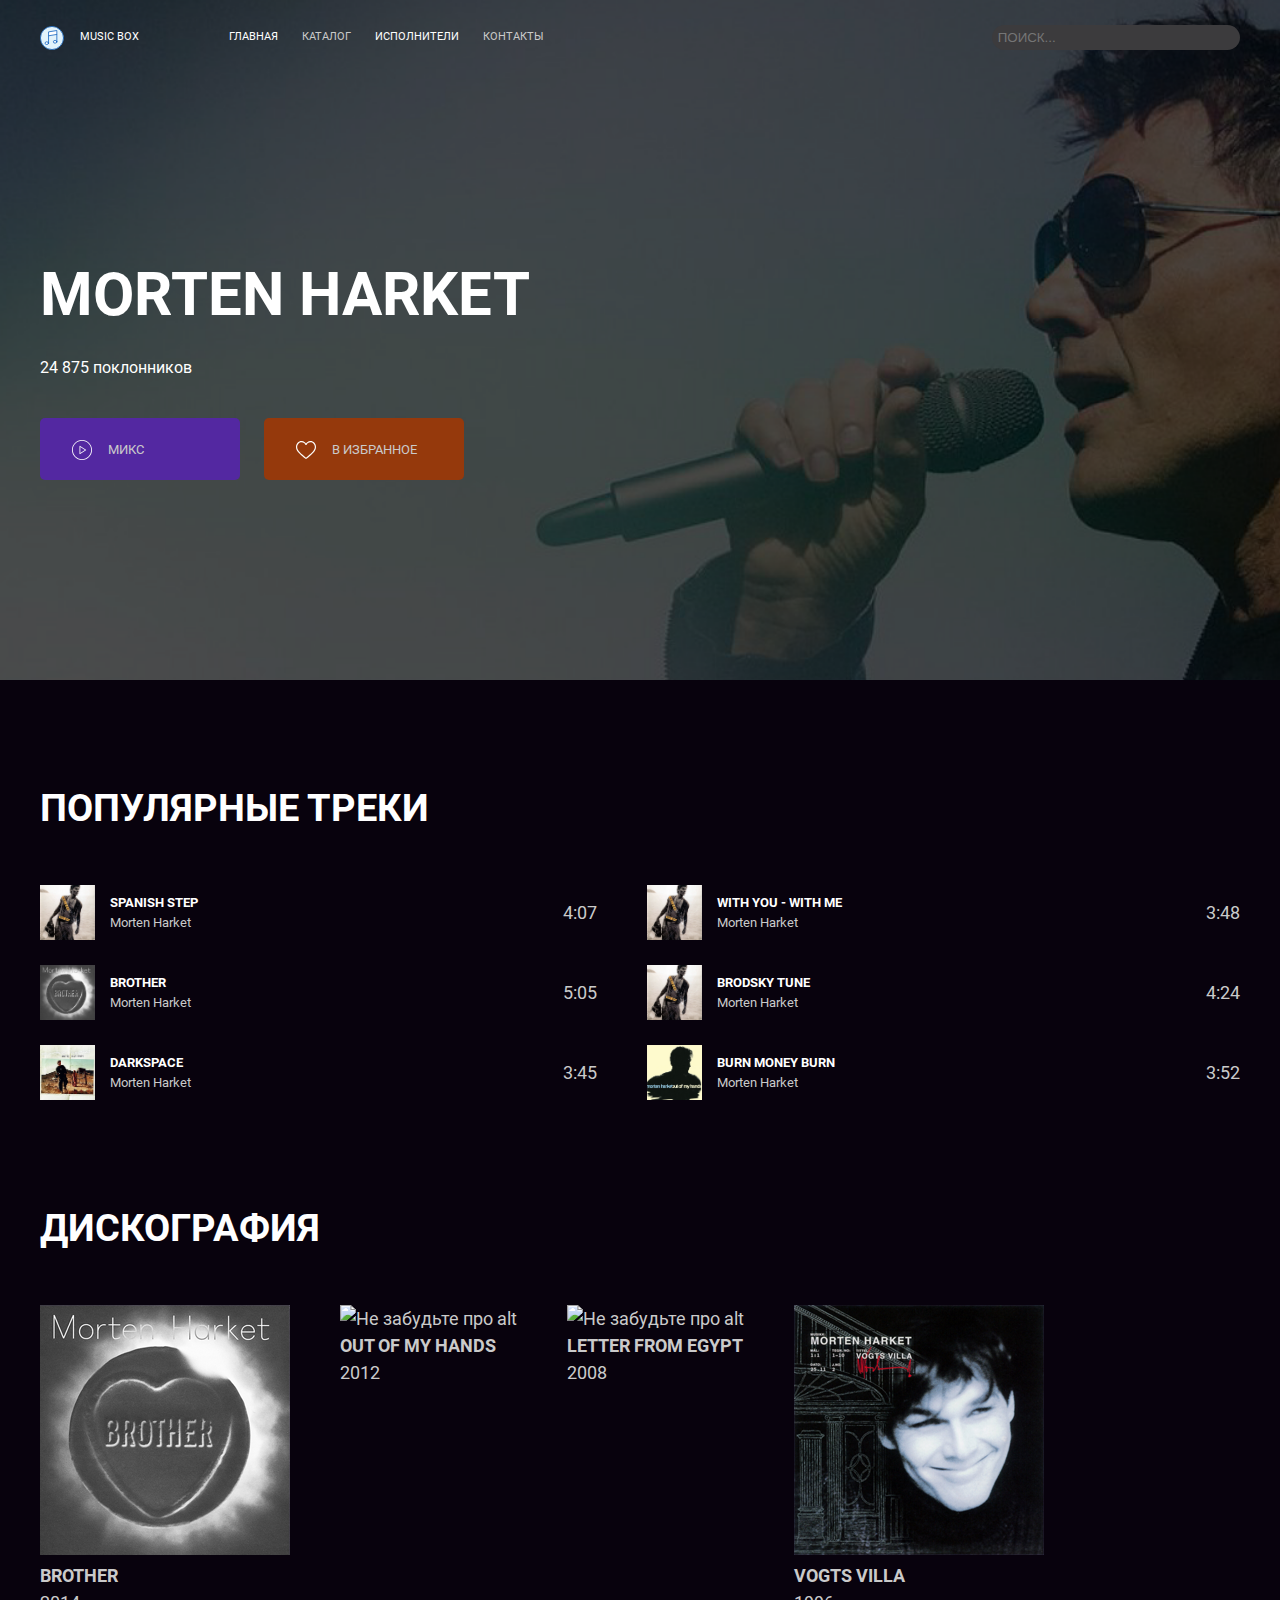
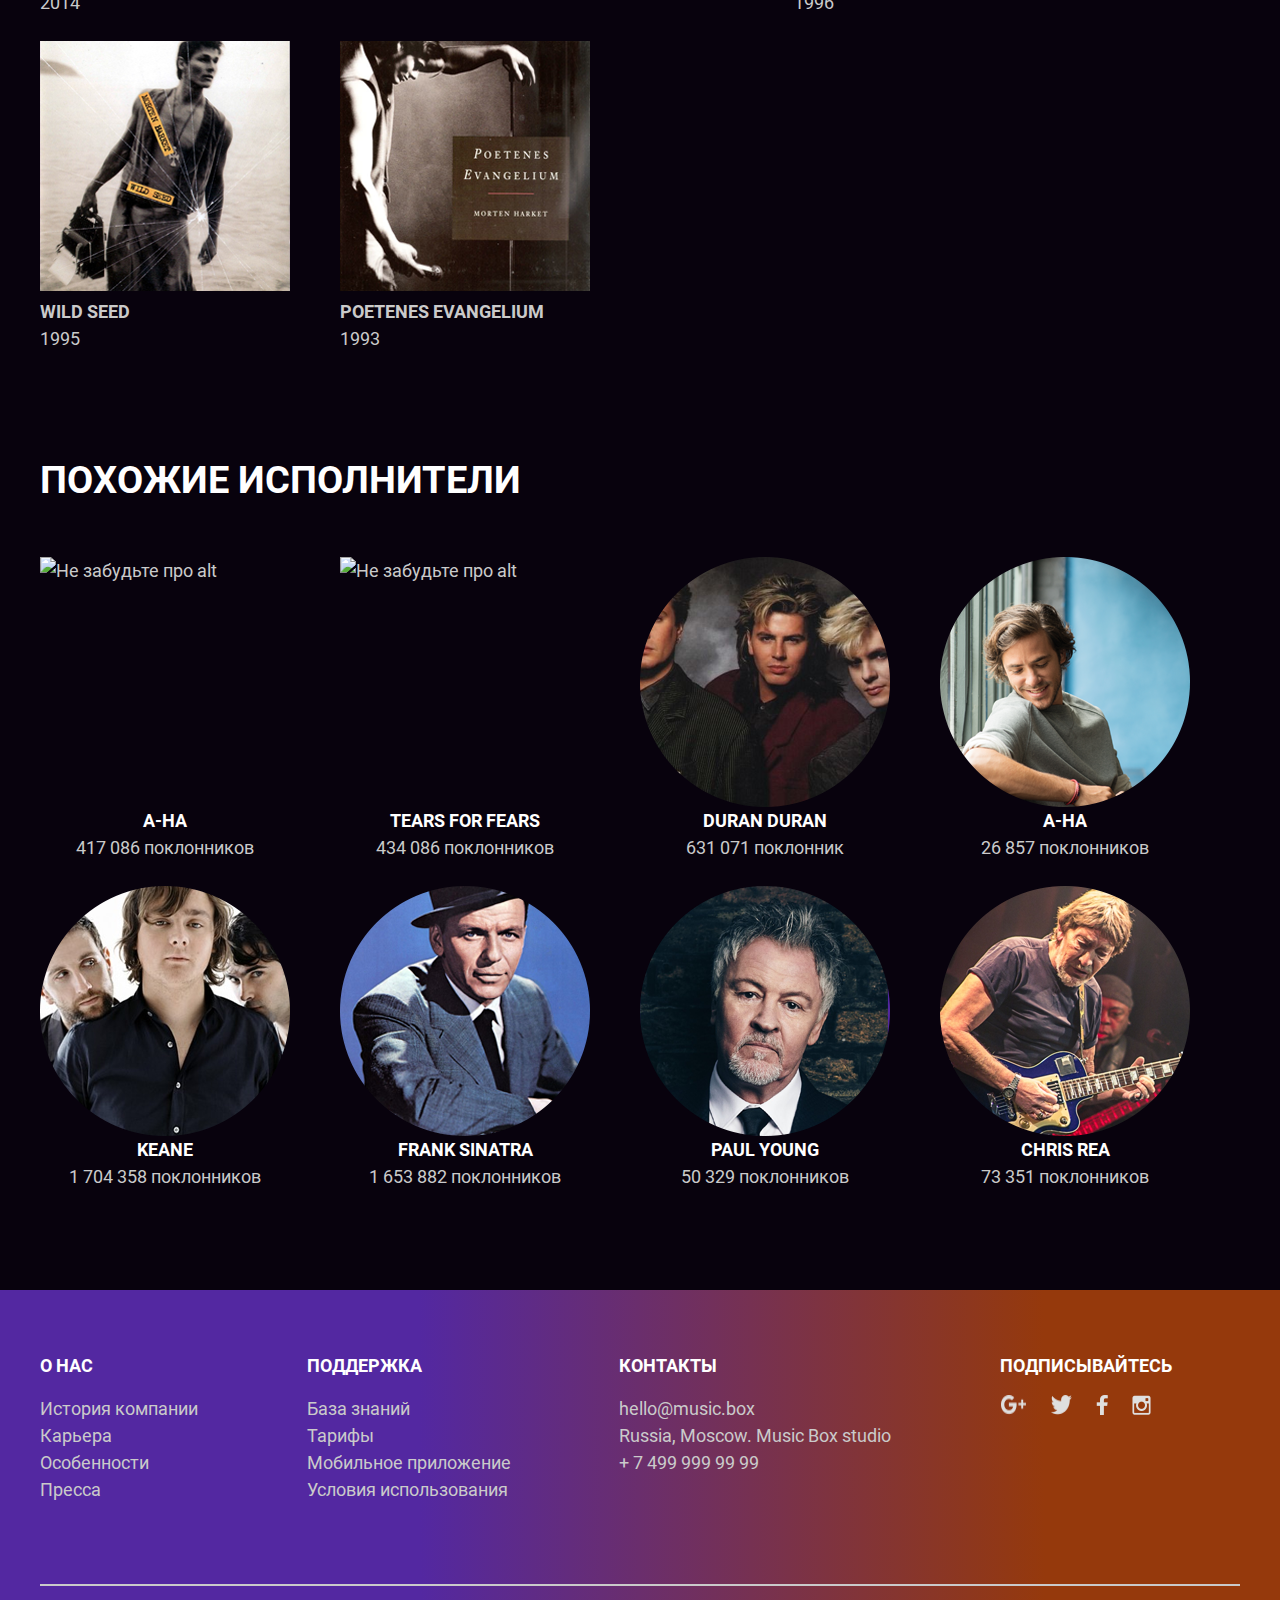
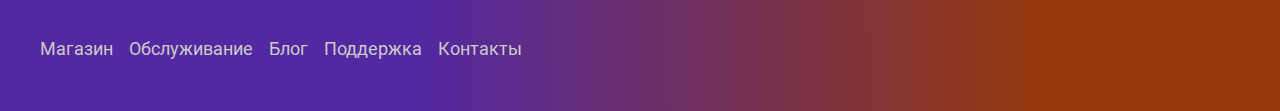
==== commit 93491cae: "." ====
--- a/src/artist.html
+++ b/src/artist.html
@@ -276,11 +276,11 @@
               </div>
               <hr class="line">
               <div class="footer-down-part">
-                  <span>Магазин</span>
-                  <span>Обслуживание</span>
-                  <span>Блог</span>
-                  <span>Поддержка</span>
-                  <span>Контакты</span>
+                  <a href ="#">Магазин</a>
+                  <a href ="#">Обслуживание</a>
+                  <a href ="#">Блог</a>
+                  <a href ="#">Поддержка</a>
+                  <a href ="#">Контакты</a>
               </div>
           </div>
       </footer>
--- a/src/css/app.css
+++ b/src/css/app.css
@@ -128,6 +128,10 @@
 
 .bright-color {
   color: #FFFFFF;
+}
+
+.grey-color {
+  color: #CACACA;
 }
 
 .search-form {
@@ -258,6 +262,10 @@
   -webkit-box-align: stretch;
       -ms-flex-align: stretch;
           align-items: stretch;
+}
+
+.btn-green {
+  background-color: #34C176;
 }
 
 @media (max-width: 770px) {
@@ -636,8 +644,8 @@
 .footer-top-part {
   display: -ms-grid;
   display: grid;
-  -ms-grid-columns: (1fr)[4];
-      grid-template-columns: repeat(4, 1fr);
+  -ms-grid-columns: (auto)[4];
+      grid-template-columns: repeat(4, auto);
   gap: 40px;
   padding-top: 62px;
   padding-bottom: 72px;
@@ -690,6 +698,15 @@
           flex-direction: row;
   justify-items: center;
   gap: 24px;
+}
+
+.footer-items-list {
+  list-style-type: none;
+  padding: 0;
+}
+
+.footer-adress {
+  margin: 0;
 }
 
 @media (max-width: 770px) {
@@ -837,17 +854,17 @@
   width: 100%;
   background-color: transparent;
   border: 1px solid #CACACA;
+  -webkit-box-sizing: border-box;
+          box-sizing: border-box;
+  text-align: center;
 }
 
 a {
   text-decoration: none;
-  color: #FFFFFF;
 }
 
 .pricing-item {
-  -webkit-box-flex: 1;
-      -ms-flex: 1;
-          flex: 1;
+  /*flex: 1;*/
   display: -webkit-box;
   display: -ms-flexbox;
   display: flex;
@@ -858,8 +875,10 @@
   -webkit-box-align: center;
       -ms-flex-align: center;
           align-items: center;
-  padding-left: 1.5rem;
-  padding-right: 1.5rem;
+  /*padding-left: 1.5rem;
+  padding-right: 1.5rem;*/
+  padding-right: 25px;
+  padding-left: 25px;
   padding-bottom: 64px;
   border-radius: 1rem;
   font-size: 12.8px;
@@ -871,6 +890,8 @@
   font-size: 24px;
   line-height: 36px;
   text-transform: uppercase;
+  font-weight: 400;
+  margin-top: 17px;
 }
 
 .pricing-value {
